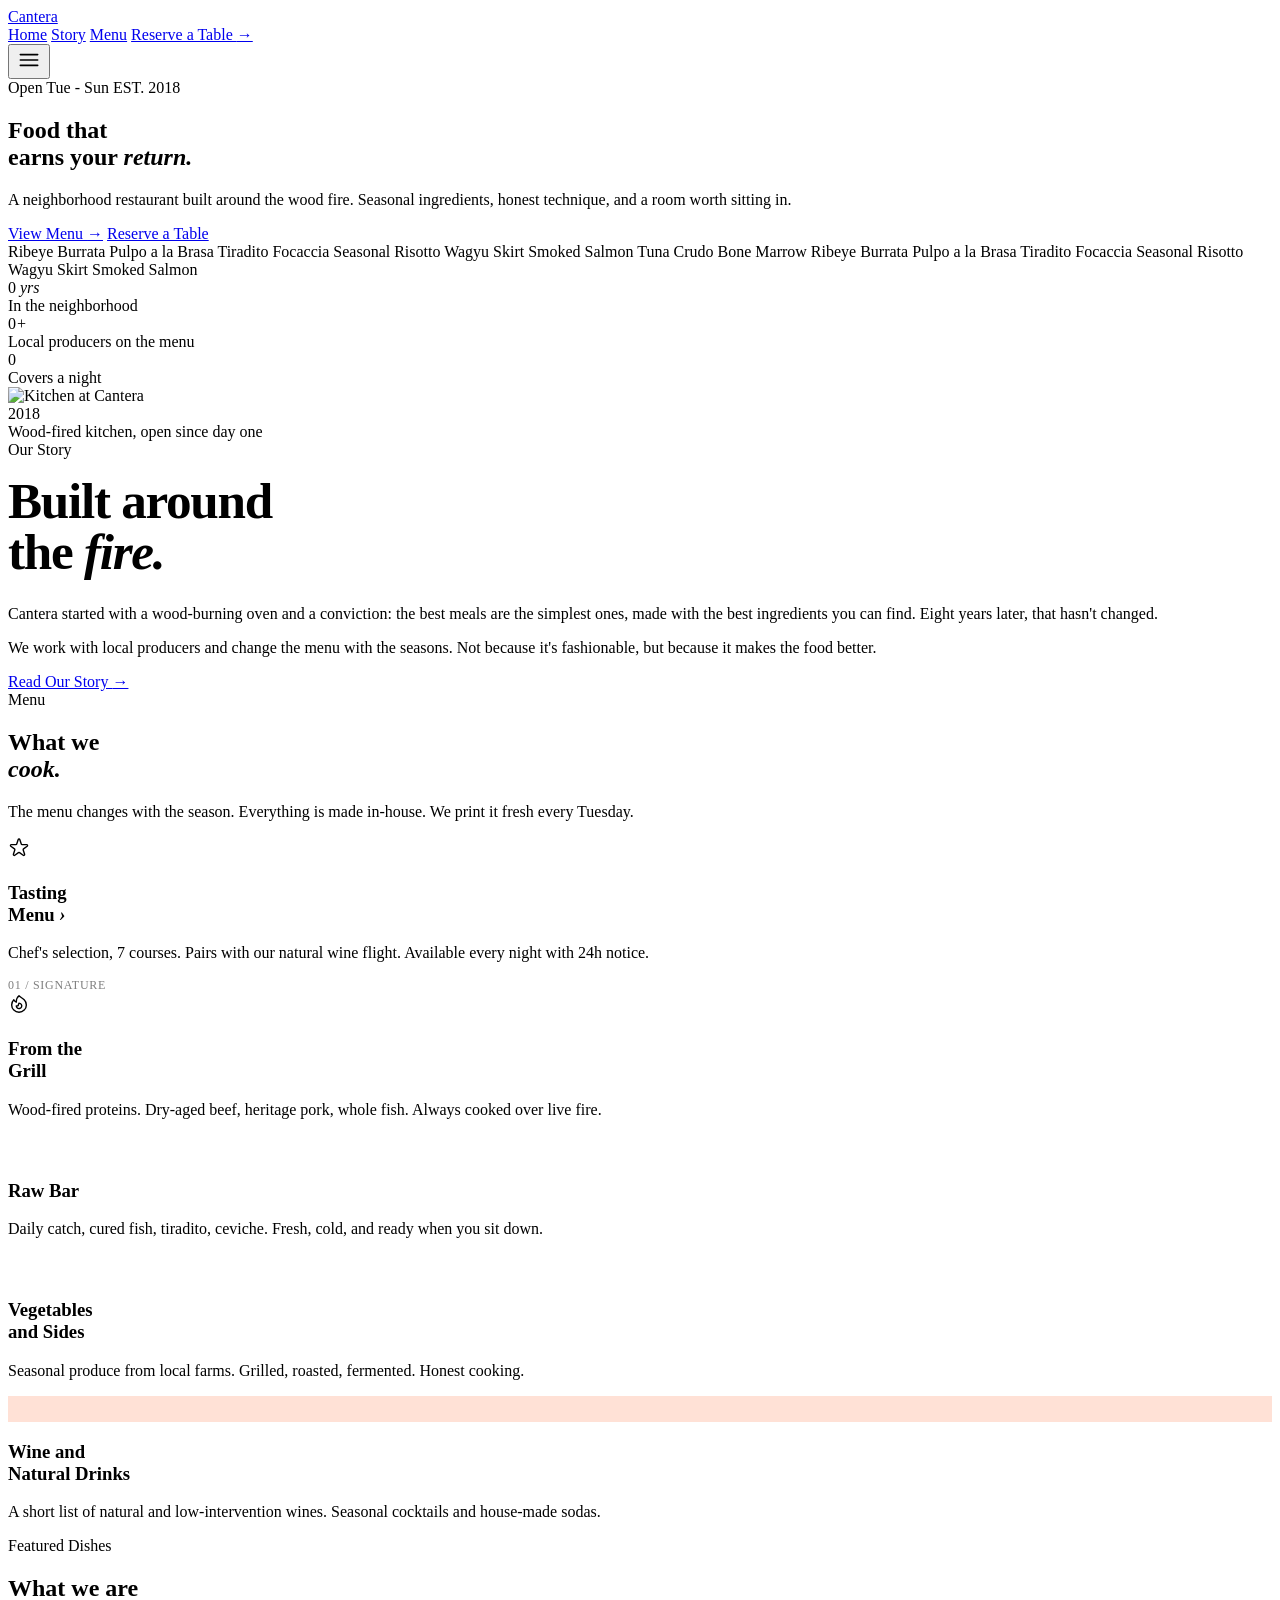
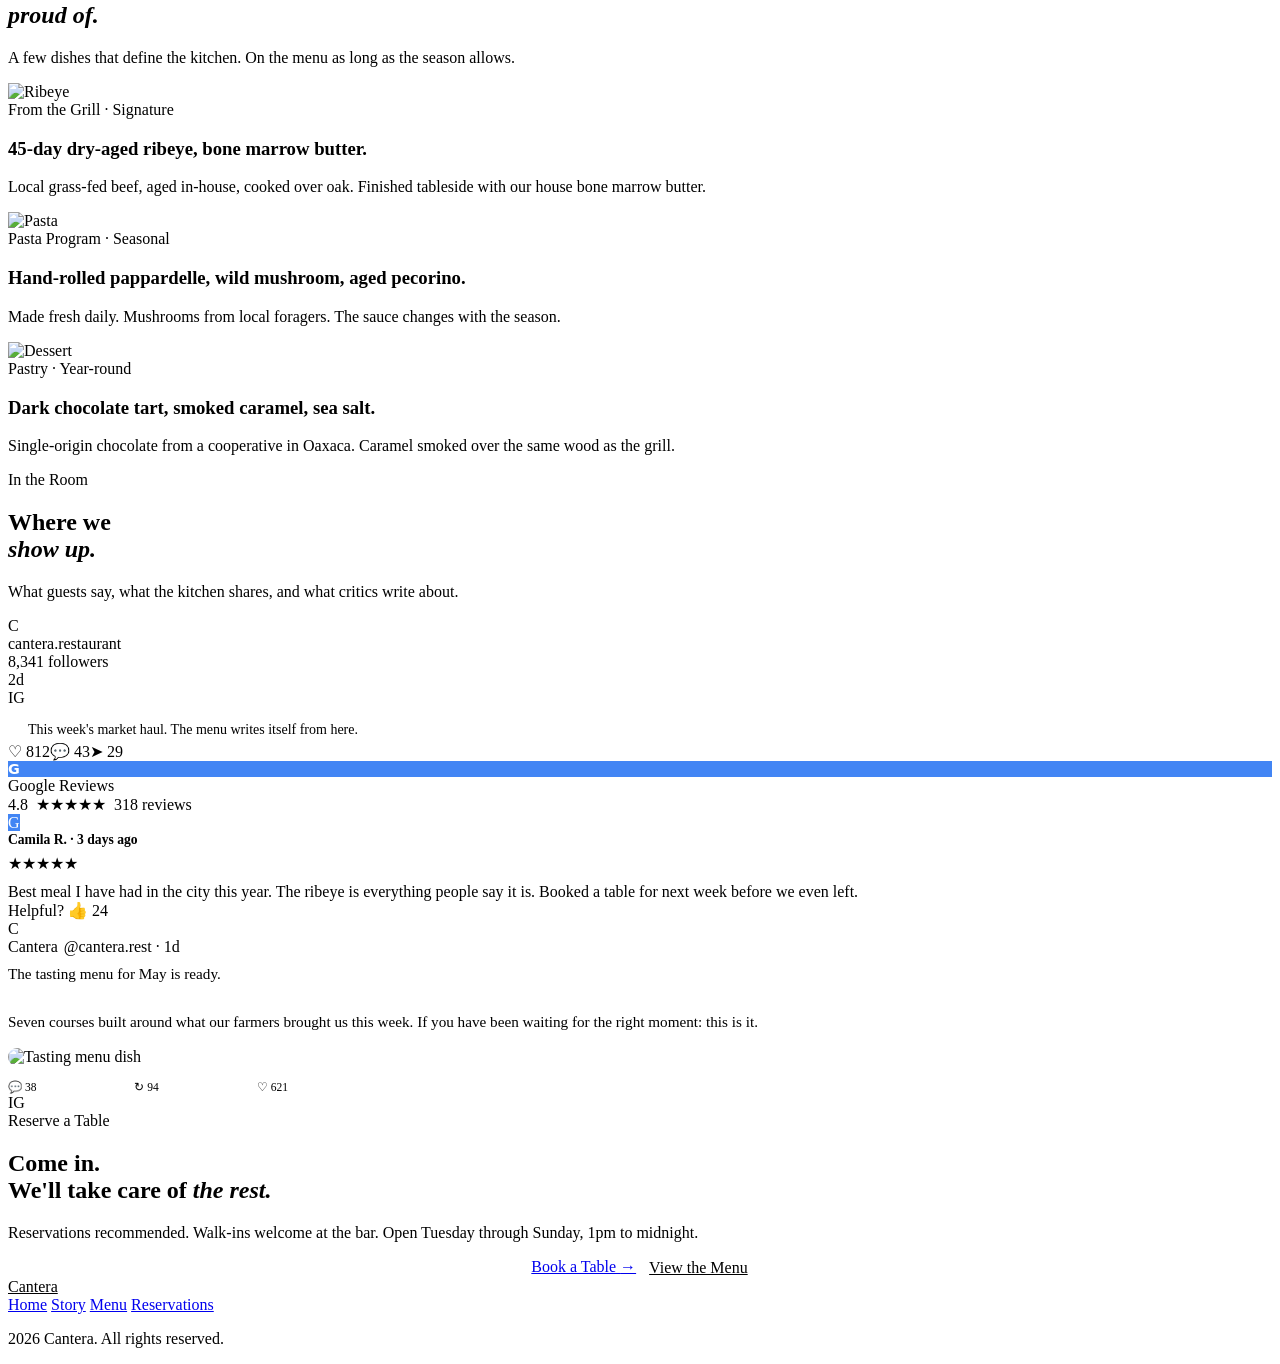
==== sample-cantera/index.html @ 6967f9d8 "add: sample-cantera restaurant" ====
<!DOCTYPE html>
<html lang="en">
<head>
  <meta charset="UTF-8" />
  <meta name="viewport" content="width=device-width, initial-scale=1.0" />
  <title>Cantera</title>
  <link rel="stylesheet" href="styles.css">
</head>
<body>

  <div id="progress"></div>
  <div id="spot"></div>

  <!-- NAV -->
  <nav class="top">
    <div class="container nav-inner">
      <a href="index.html" class="logo"><span class="logo-mark"></span>Cantera</a>
      <div class="nav-links">
        <a href="index.html"    class="nl">Home</a>
        <a href="about.html"    class="nl">Story</a>
        <a href="services.html" class="nl">Menu</a>
        <a href="#reservations" class="btn btn-ink">Reserve a Table <span class="btn-arrow">&rarr;</span></a>
      </div>
      <button class="mob-btn" aria-label="Menu">
        <svg width="26" height="26" fill="none" stroke="currentColor" viewBox="0 0 24 24"><path stroke-linecap="round" stroke-width="1.5" d="M4 7h16M4 12h16M4 17h16"/></svg>
      </button>
    </div>
  </nav>

  <!-- HERO -->
  <section class="hero">
    <div class="container hero-grid">
      <div>
        <div class="hero-tags ha">
          <span class="pill"><span class="dot"></span>Open Tue - Sun</span>
          <span class="pill mono">EST. 2018</span>
        </div>
        <h1 class="hb">Food that<br>earns your <i>return.</i></h1>
      </div>
      <div class="hero-meta">
        <p class="hero-lead hc">A neighborhood restaurant built around the wood fire. Seasonal ingredients, honest technique, and a room worth sitting in.</p>
        <div class="hero-cta hd">
          <a href="services.html" class="btn btn-ink">View Menu <span class="btn-arrow">&rarr;</span></a>
          <a href="#reservations" class="btn btn-ghost">Reserve a Table</a>
        </div>
      </div>
    </div>
  </section>

  <!-- MARQUEE -->
  <div class="marquee">
    <div class="marquee-track">
      <span class="marquee-item">Ribeye</span>
      <span class="marquee-item">Burrata</span>
      <span class="marquee-item">Pulpo a la Brasa</span>
      <span class="marquee-item">Tiradito</span>
      <span class="marquee-item">Focaccia</span>
      <span class="marquee-item">Seasonal Risotto</span>
      <span class="marquee-item">Wagyu Skirt</span>
      <span class="marquee-item">Smoked Salmon</span>
      <span class="marquee-item">Tuna Crudo</span>
      <span class="marquee-item">Bone Marrow</span>
      <span class="marquee-item">Ribeye</span>
      <span class="marquee-item">Burrata</span>
      <span class="marquee-item">Pulpo a la Brasa</span>
      <span class="marquee-item">Tiradito</span>
      <span class="marquee-item">Focaccia</span>
      <span class="marquee-item">Seasonal Risotto</span>
      <span class="marquee-item">Wagyu Skirt</span>
      <span class="marquee-item">Smoked Salmon</span>
    </div>
  </div>

  <!-- STATS -->
  <section class="stats">
    <div class="container stats-grid">
      <div class="fade">
        <div class="stat-num"><span class="count" data-target="8">0</span> <i>yrs</i></div>
        <div class="stat-label">In the neighborhood</div>
      </div>
      <div class="fade d2">
        <div class="stat-num"><span class="count" data-target="12">0</span><i>+</i></div>
        <div class="stat-label">Local producers on the menu</div>
      </div>
      <div class="fade d4">
        <div class="stat-num"><span class="count" data-target="80">0</span></div>
        <div class="stat-label">Covers a night</div>
      </div>
    </div>
  </section>

  <!-- ABOUT -->
  <section id="story" class="about">
    <div class="container">
      <div class="about-grid">
        <div class="about-img-wrap fade">
          <img src="https://images.unsplash.com/photo-1414235077428-338989a2e8c0?w=1100&q=80&auto=format&fit=crop" alt="Kitchen at Cantera" loading="lazy" />
          <div class="badge">
            <div class="num">2018</div>
            <div class="lab">Wood-fired kitchen, open since day one</div>
          </div>
        </div>
        <div class="about-body fade d2">
          <span class="pill" style="margin-bottom:24px;"><span class="dot"></span>Our Story</span>
          <h2 class="serif" style="font-size:clamp(2.25rem,4vw,3.5rem); line-height:1; letter-spacing:-0.025em; margin: 16px 0 28px;">Built around<br>the <i style="color:var(--ember);">fire.</i></h2>
          <p>Cantera started with a wood-burning oven and a conviction: the best meals are the simplest ones, made with the best ingredients you can find. Eight years later, that hasn't changed.</p>
          <p>We work with local producers and change the menu with the seasons. Not because it's fashionable, but because it makes the food better.</p>
          <a href="about.html" class="btn btn-ink" style="margin-top:24px;">Read Our Story <span class="btn-arrow">&rarr;</span></a>
        </div>
      </div>
    </div>
  </section>

  <!-- MENU BENTO -->
  <section id="menu">
    <div class="container">
      <div class="section-head">
        <div class="fade">
          <span class="pill" style="margin-bottom:18px;"><span class="dot"></span>Menu</span>
          <h2>What we<br><i>cook.</i></h2>
        </div>
        <p class="fade d1">The menu changes with the season. Everything is made in-house. We print it fresh every Tuesday.</p>
      </div>

      <div class="bento">
        <div class="ben ben-1 fade">
          <div>
            <div class="ben-icn"><svg width="22" height="22" fill="none" stroke="currentColor" stroke-width="1.5" viewBox="0 0 24 24"><path stroke-linecap="round" stroke-linejoin="round" d="M11.049 2.927c.3-.921 1.603-.921 1.902 0l1.519 4.674a1 1 0 00.95.69h4.915c.969 0 1.371 1.17.588 1.81l-3.976 2.888a1 1 0 00-.363 1.118l1.518 4.674c.3.922-.755 1.688-1.538 1.118l-3.976-2.888a1 1 0 00-1.176 0l-3.976 2.888c-.783.57-1.838-.197-1.538-1.118l1.518-4.674a1 1 0 00-.363-1.118l-3.976-2.888c-.784-.64-.38-1.81.588-1.81h4.914a1 1 0 00.951-.69l1.519-4.674z"/></svg></div>
            <h3>Tasting<br>Menu <i style="color:var(--ember);">&rsaquo;</i></h3>
            <p>Chef's selection, 7 courses. Pairs with our natural wine flight. Available every night with 24h notice.</p>
          </div>
          <div class="mono" style="font-size:0.75rem; opacity:0.5; letter-spacing:0.06em;">01 / SIGNATURE</div>
        </div>

        <div class="ben ben-2 fade d1">
          <div class="ben-icn"><svg width="22" height="22" fill="none" stroke="currentColor" stroke-width="1.5" viewBox="0 0 24 24"><path stroke-linecap="round" stroke-linejoin="round" d="M17.657 18.657A8 8 0 016.343 7.343S7 9 9 10c0-2 .5-5 2.986-7C14 5 16.09 5.777 17.656 7.343A7.975 7.975 0 0120 13a7.975 7.975 0 01-2.343 5.657z"/><path stroke-linecap="round" stroke-linejoin="round" d="M9.879 16.121A3 3 0 1012.015 11L11 14H9c0 .768.293 1.536.879 2.121z"/></svg></div>
          <h3>From the<br>Grill</h3>
          <p>Wood-fired proteins. Dry-aged beef, heritage pork, whole fish. Always cooked over live fire.</p>
        </div>

        <div class="ben ben-3 fade d2">
          <div class="ben-icn"><svg width="22" height="22" fill="none" stroke-width="1.5" viewBox="0 0 24 24"><path stroke-linecap="round" stroke-linejoin="round" d="M3.055 11H5a2 2 0 012 2v1a2 2 0 002 2 2 2 0 012 2v2.945M8 3.935V5.5A2.5 2.5 0 0010.5 8h.5a2 2 0 012 2 2 2 0 104 0 2 2 0 012-2h1.064M15 20.488V18a2 2 0 012-2h3.064M21 12a9 9 0 11-18 0 9 9 0 0118 0z"/></svg></div>
          <h3>Raw Bar</h3>
          <p>Daily catch, cured fish, tiradito, ceviche. Fresh, cold, and ready when you sit down.</p>
        </div>

        <div class="ben ben-4 fade d3">
          <div class="ben-icn"><svg width="22" height="22" fill="none" stroke-width="1.5" viewBox="0 0 24 24"><path stroke-linecap="round" stroke-linejoin="round" d="M12 3v1m0 16v1m8.66-12h-1M4.34 12h-1m15.07-6.07l-.71.71M6.34 17.66l-.71.71m12.73 0l-.71-.71M6.34 6.34l-.71-.71"/><circle cx="12" cy="12" r="4" stroke-linecap="round" stroke-linejoin="round"/></svg></div>
          <h3>Vegetables<br>and Sides</h3>
          <p>Seasonal produce from local farms. Grilled, roasted, fermented. Honest cooking.</p>
        </div>

        <div class="ben ben-5 fade d4">
          <div class="ben-icn" style="background: rgba(255,90,31,0.18);"><svg width="22" height="22" fill="none" stroke="var(--ember)" stroke-width="1.5" viewBox="0 0 24 24"><path stroke-linecap="round" stroke-linejoin="round" d="M9 5H7a2 2 0 00-2 2v12a2 2 0 002 2h10a2 2 0 002-2V7a2 2 0 00-2-2h-2M9 5a2 2 0 002 2h2a2 2 0 002-2M9 5a2 2 0 012-2h2a2 2 0 012 2"/></svg></div>
          <h3>Wine and<br>Natural Drinks</h3>
          <p>A short list of natural and low-intervention wines. Seasonal cocktails and house-made sodas.</p>
        </div>
      </div>
    </div>
  </section>

  <!-- FEATURED DISHES -->
  <section id="dishes" style="background:var(--cream);">
    <div class="container">
      <div class="section-head">
        <div class="fade">
          <span class="pill" style="margin-bottom:18px;"><span class="dot"></span>Featured Dishes</span>
          <h2>What we are<br><i>proud of.</i></h2>
        </div>
        <p class="fade d1">A few dishes that define the kitchen. On the menu as long as the season allows.</p>
      </div>
      <div class="case-row">
        <article class="case fade">
          <img src="https://images.unsplash.com/photo-1544025162-d76538147188?w=900&q=80&auto=format&fit=crop" alt="Ribeye" loading="lazy" />
          <div class="case-overlay"></div>
          <div class="case-content">
            <div class="case-tag">From the Grill &middot; Signature</div>
            <h3 class="case-title">45-day dry-aged ribeye, bone marrow butter.</h3>
            <p class="case-desc">Local grass-fed beef, aged in-house, cooked over oak. Finished tableside with our house bone marrow butter.</p>
          </div>
        </article>
        <article class="case fade d2">
          <img src="https://images.unsplash.com/photo-1473093295043-cdd812d0e601?w=900&q=80&auto=format&fit=crop" alt="Pasta" loading="lazy" />
          <div class="case-overlay"></div>
          <div class="case-content">
            <div class="case-tag">Pasta Program &middot; Seasonal</div>
            <h3 class="case-title">Hand-rolled pappardelle, wild mushroom, aged pecorino.</h3>
            <p class="case-desc">Made fresh daily. Mushrooms from local foragers. The sauce changes with the season.</p>
          </div>
        </article>
        <article class="case fade d4">
          <img src="https://images.unsplash.com/photo-1563805042-7684c019e1cb?w=900&q=80&auto=format&fit=crop" alt="Dessert" loading="lazy" />
          <div class="case-overlay"></div>
          <div class="case-content">
            <div class="case-tag">Pastry &middot; Year-round</div>
            <h3 class="case-title">Dark chocolate tart, smoked caramel, sea salt.</h3>
            <p class="case-desc">Single-origin chocolate from a cooperative in Oaxaca. Caramel smoked over the same wood as the grill.</p>
          </div>
        </article>
      </div>
    </div>
  </section>

  <!-- SOCIAL -->
  <section style="background:var(--paper);">
    <div class="container">
      <div class="section-head">
        <div class="fade">
          <span class="pill" style="margin-bottom:18px;"><span class="dot"></span>In the Room</span>
          <h2>Where we<br><i>show up.</i></h2>
        </div>
        <p class="fade d1">What guests say, what the kitchen shares, and what critics write about.</p>
      </div>

      <div class="social-grid">
        <div class="scard fade">
          <div class="shead">
            <div class="savatar ig">C</div>
            <div style="flex:1; min-width:0;">
              <div class="sname">cantera.restaurant</div>
              <div class="smeta">8,341 followers</div>
              <div class="smeta">2d</div>
            </div>
            <span class="sbadge sb-ig">IG</span>
          </div>
          <div class="simg" style="background-image:url('https://images.unsplash.com/photo-1504674900247-0877df9cc836?w=900&q=80&auto=format&fit=crop');"></div>
          <div style="padding:12px 20px 0; font-size:0.875rem; color:var(--ink); line-height:1.6;">This week's market haul. The menu writes itself from here.</div>
          <div class="sfoot"><span>&#9825; 812</span><span>&#128172; 43</span><span>&#10148; 29</span></div>
        </div>

        <div class="scard fade d2">
          <div class="shead">
            <div class="savatar" style="background:#4285F4; color:#fff; font-family:system-ui; font-weight:600; font-size:0.9rem;">G</div>
            <div style="flex:1; min-width:0;">
              <div class="sname">Google Reviews</div>
              <div class="smeta">4.8 &nbsp;&#9733;&#9733;&#9733;&#9733;&#9733;&nbsp; 318 reviews</div>
            </div>
            <span class="sbadge" style="background:#4285F4; color:#fff;">G</span>
          </div>
          <div class="sbody">
            <div style="font-weight:600; font-size:0.85rem; margin-bottom:6px;">Camila R. &middot; 3 days ago</div>
            <div style="color:var(--ember); margin-bottom:10px;">&#9733;&#9733;&#9733;&#9733;&#9733;</div>
            Best meal I have had in the city this year. The ribeye is everything people say it is. Booked a table for next week before we even left.
          </div>
          <div class="simg" style="background-image:url('https://images.unsplash.com/photo-1559339352-11d035aa65de?w=900&q=80&auto=format&fit=crop');"></div>
          <div class="sfoot"><span>Helpful? &#128077; 24</span></div>
        </div>

        <div class="scard fade d4">
          <div class="shead" style="align-items:flex-start;">
            <div class="savatar ig">C</div>
            <div style="flex:1; min-width:0;">
              <div style="display:flex; align-items:center; gap:6px; flex-wrap:wrap;">
                <span class="sname">Cantera</span>
                <span class="smeta">@cantera.rest &middot; 1d</span>
              </div>
              <div style="margin-top:6px; color:var(--ink); font-size:0.95rem; line-height:1.6;">
                The tasting menu for May is ready.<br><br>
                Seven courses built around what our farmers brought us this week. If you have been waiting for the right moment: this is it.
              </div>
              <div style="margin-top:14px; border-radius:14px; overflow:hidden; border:1px solid var(--hairline);">
                <img src="https://images.unsplash.com/photo-1482049016688-2d3e1b311543?w=900&q=80&auto=format&fit=crop" alt="Tasting menu dish" style="width:100%; height:160px; object-fit:cover;" loading="lazy" />
              </div>
              <div style="margin-top:14px; display:flex; justify-content:space-between; max-width:280px; color:var(--muted); font-size:0.72rem;">
                <span>&#128172; 38</span><span>&#x21bb; 94</span><span>&#9825; 621</span>
              </div>
            </div>
            <span class="sbadge sb-ig">IG</span>
          </div>
        </div>
      </div>
    </div>
  </section>

  <!-- CTA -->
  <section id="reservations" class="cta">
    <div class="container cta-inner">
      <span class="pill pill-dark fade" style="margin-bottom:32px;"><span class="dot"></span>Reserve a Table</span>
      <h2 class="fade d1">Come in.<br>We'll take care of <i>the rest.</i></h2>
      <p class="fade d2">Reservations recommended. Walk-ins welcome at the bar. Open Tuesday through Sunday, 1pm to midnight.</p>
      <div class="fade d3" style="display:flex; justify-content:center; gap:12px; flex-wrap:wrap;">
        <a href="mailto:reservas@cantera.co" class="btn btn-cream">Book a Table <span class="btn-arrow">&rarr;</span></a>
        <a href="services.html" class="btn" style="border:1px solid rgba(255,255,255,0.3); color:var(--cream);">View the Menu</a>
      </div>
    </div>
  </section>

  <!-- FOOTER -->
  <footer>
    <div class="container foot-inner">
      <a href="index.html" class="logo" style="color:var(--cream);"><span class="logo-mark"></span>Cantera</a>
      <div class="foot-links">
        <a href="index.html">Home</a>
        <a href="about.html">Story</a>
        <a href="services.html">Menu</a>
        <a href="#reservations">Reservations</a>
      </div>
      <p class="foot-copy">2026 Cantera. All rights reserved.</p>
    </div>
  </footer>

  <script src="script.js"></script>
</body>
</html>
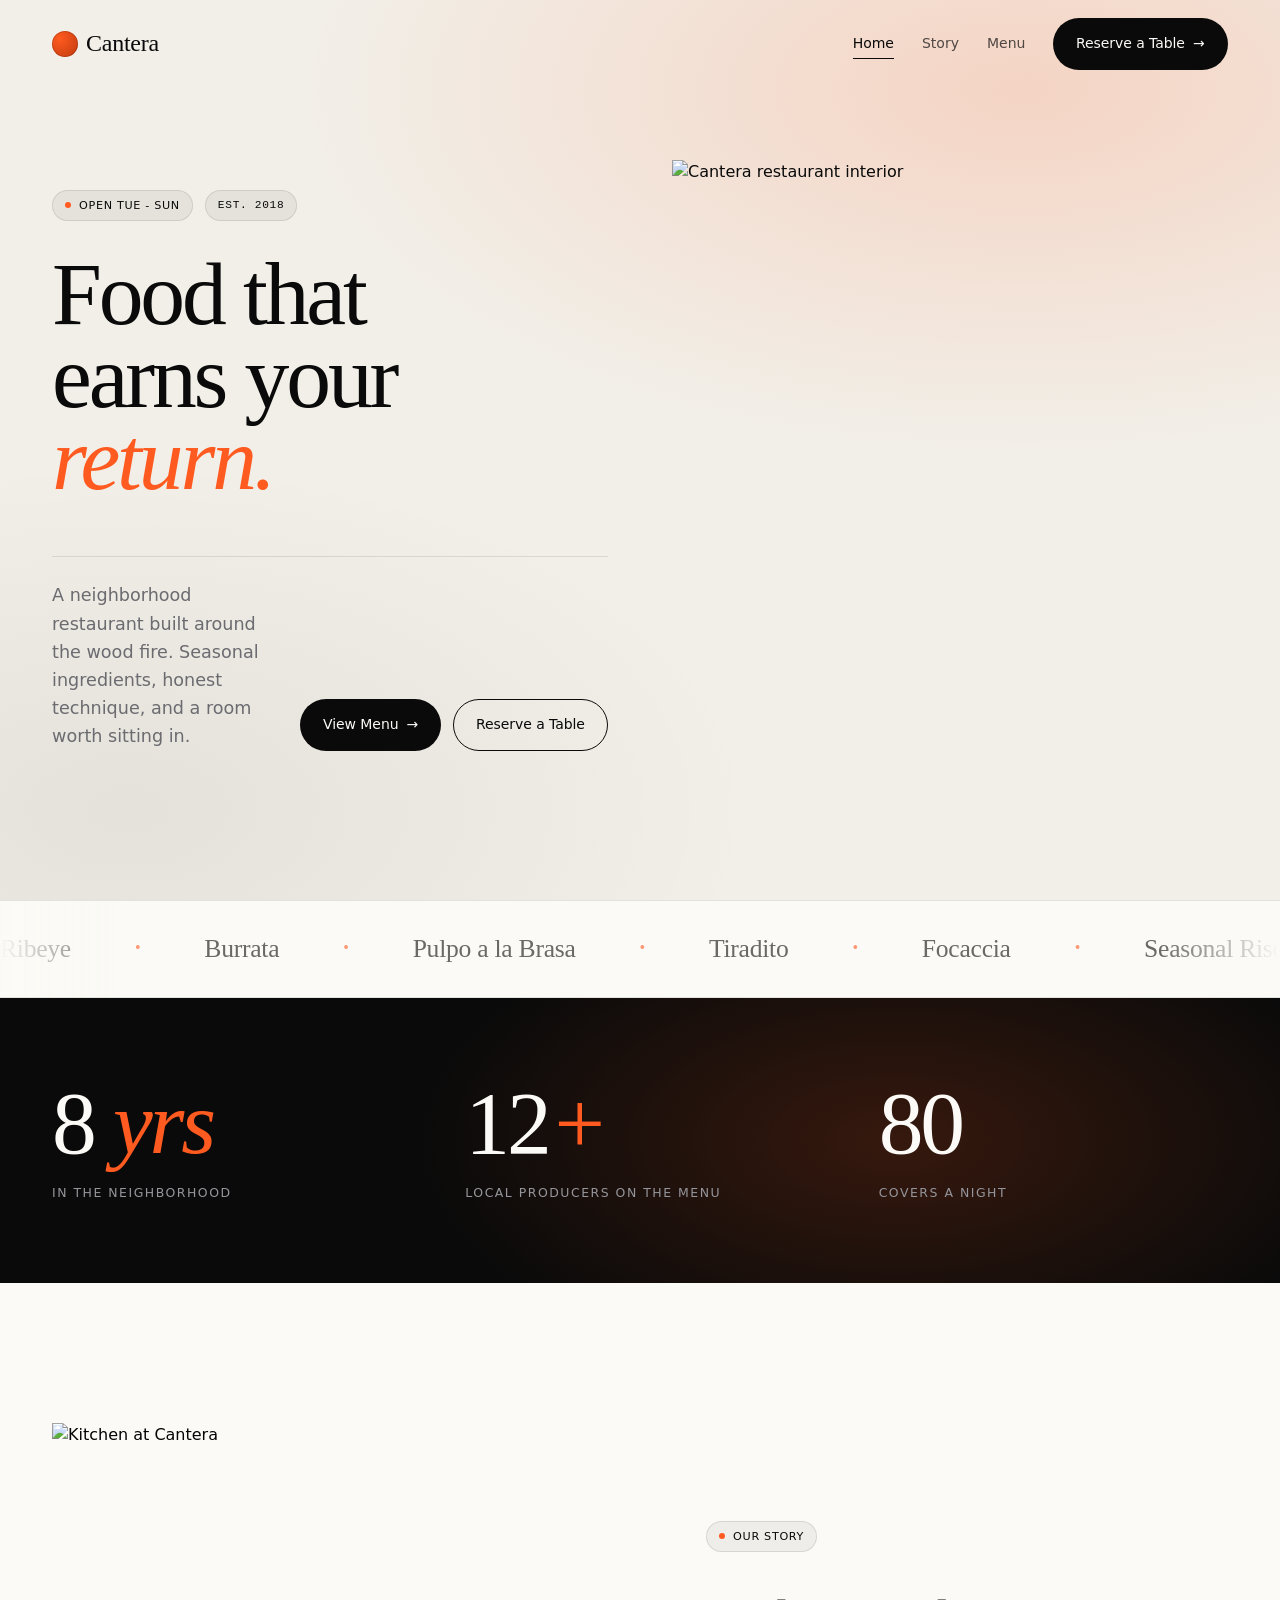
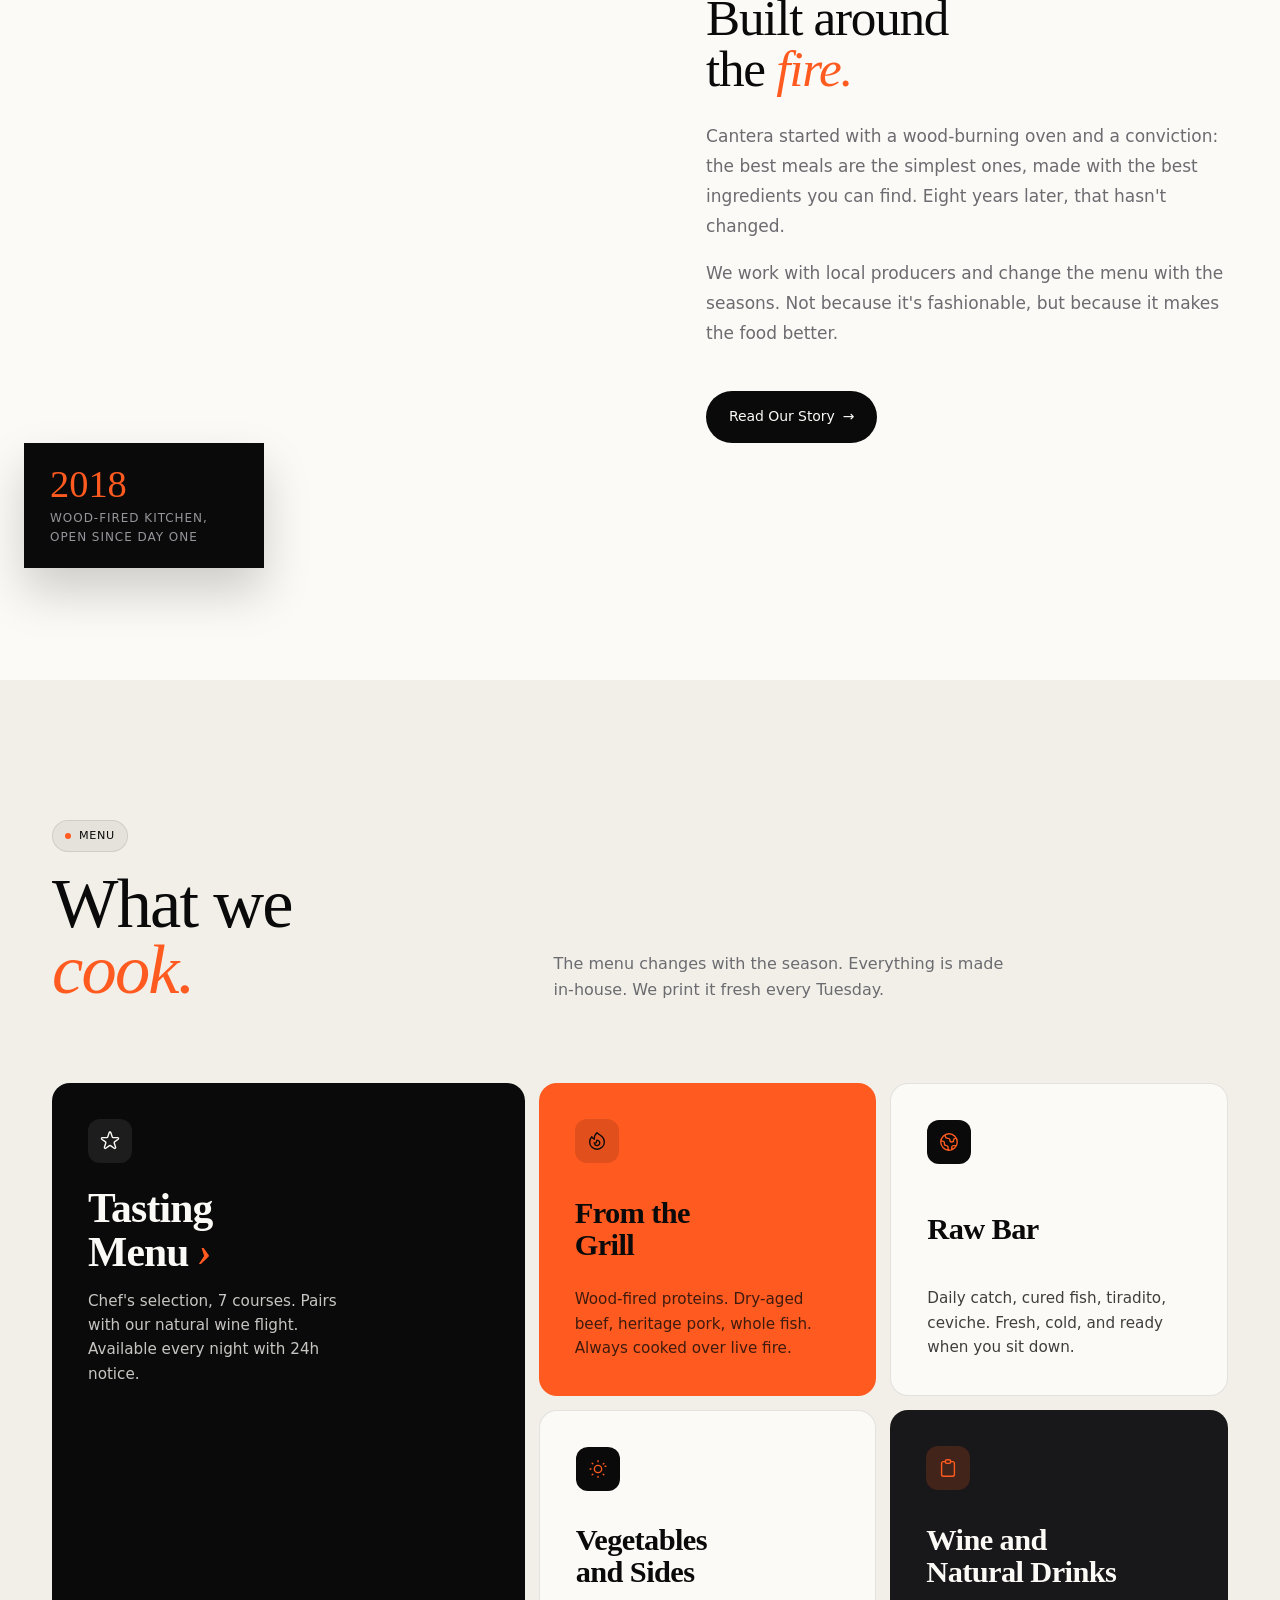
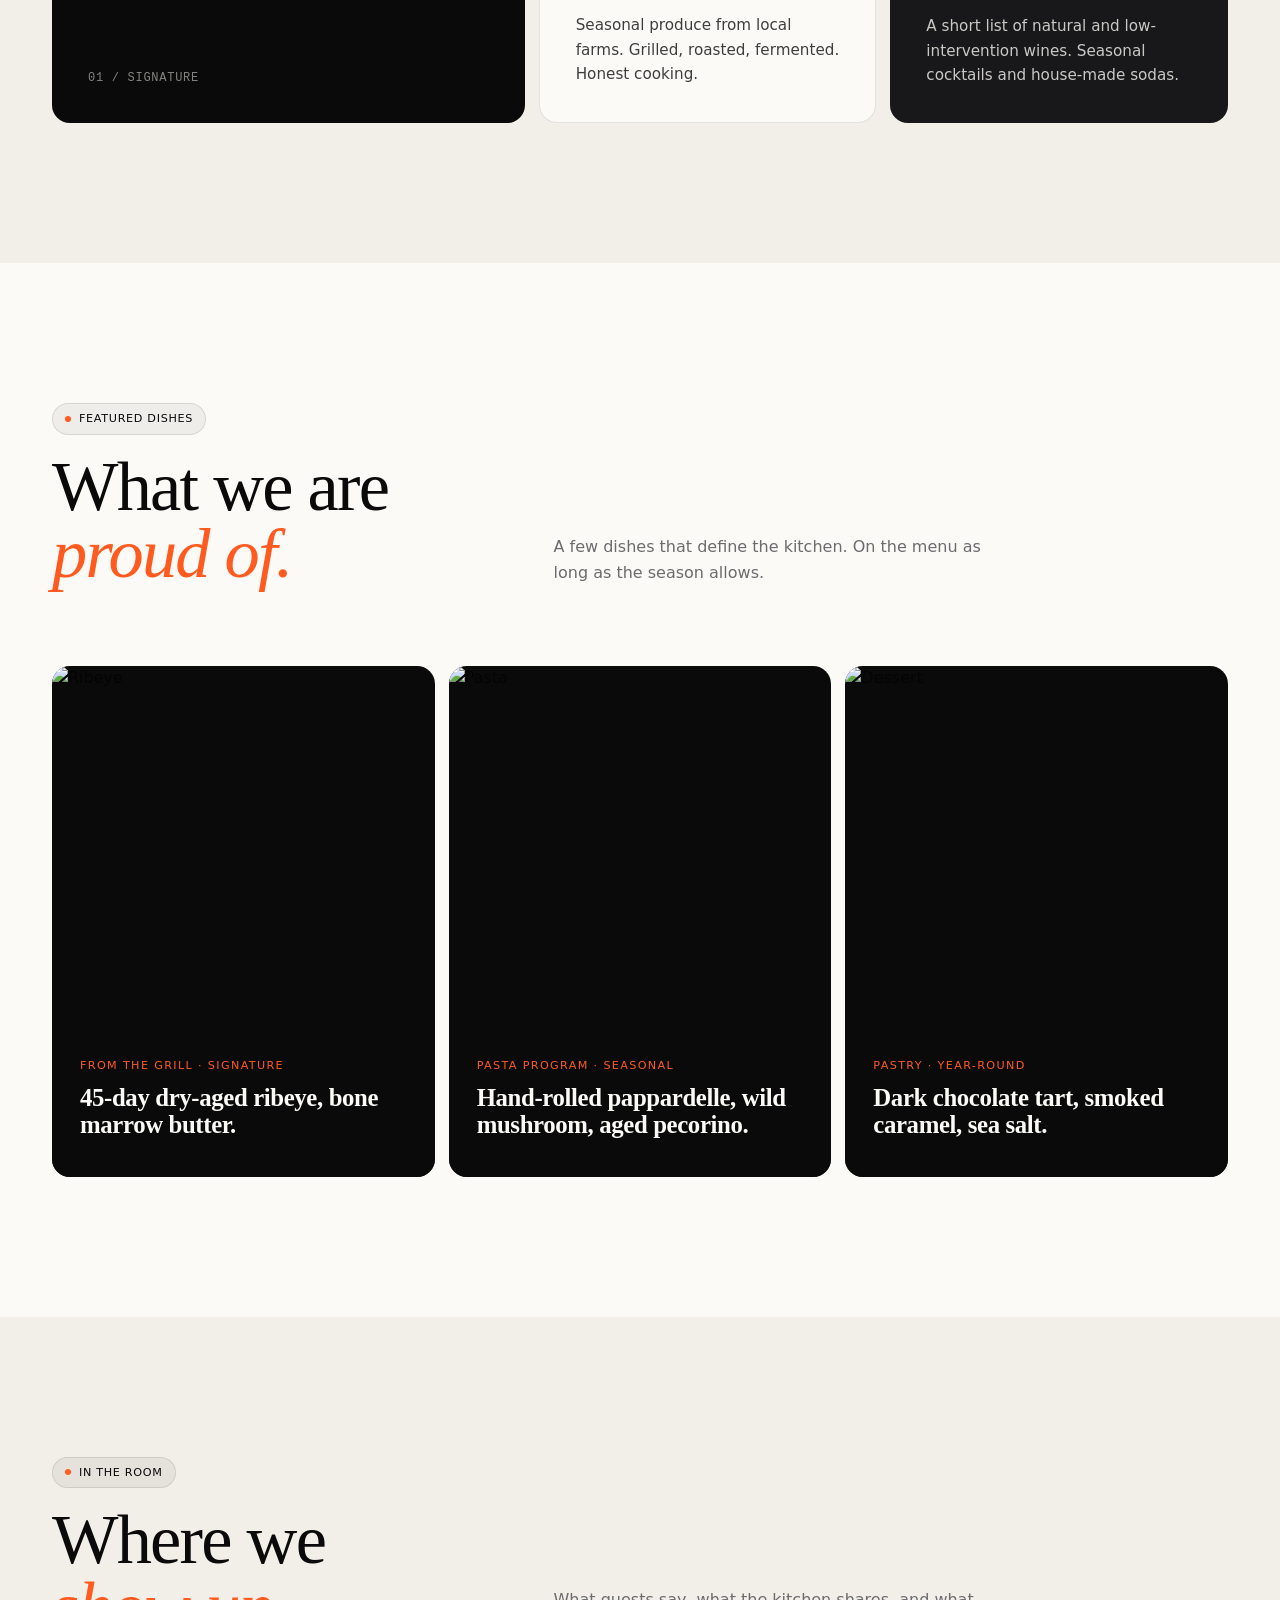
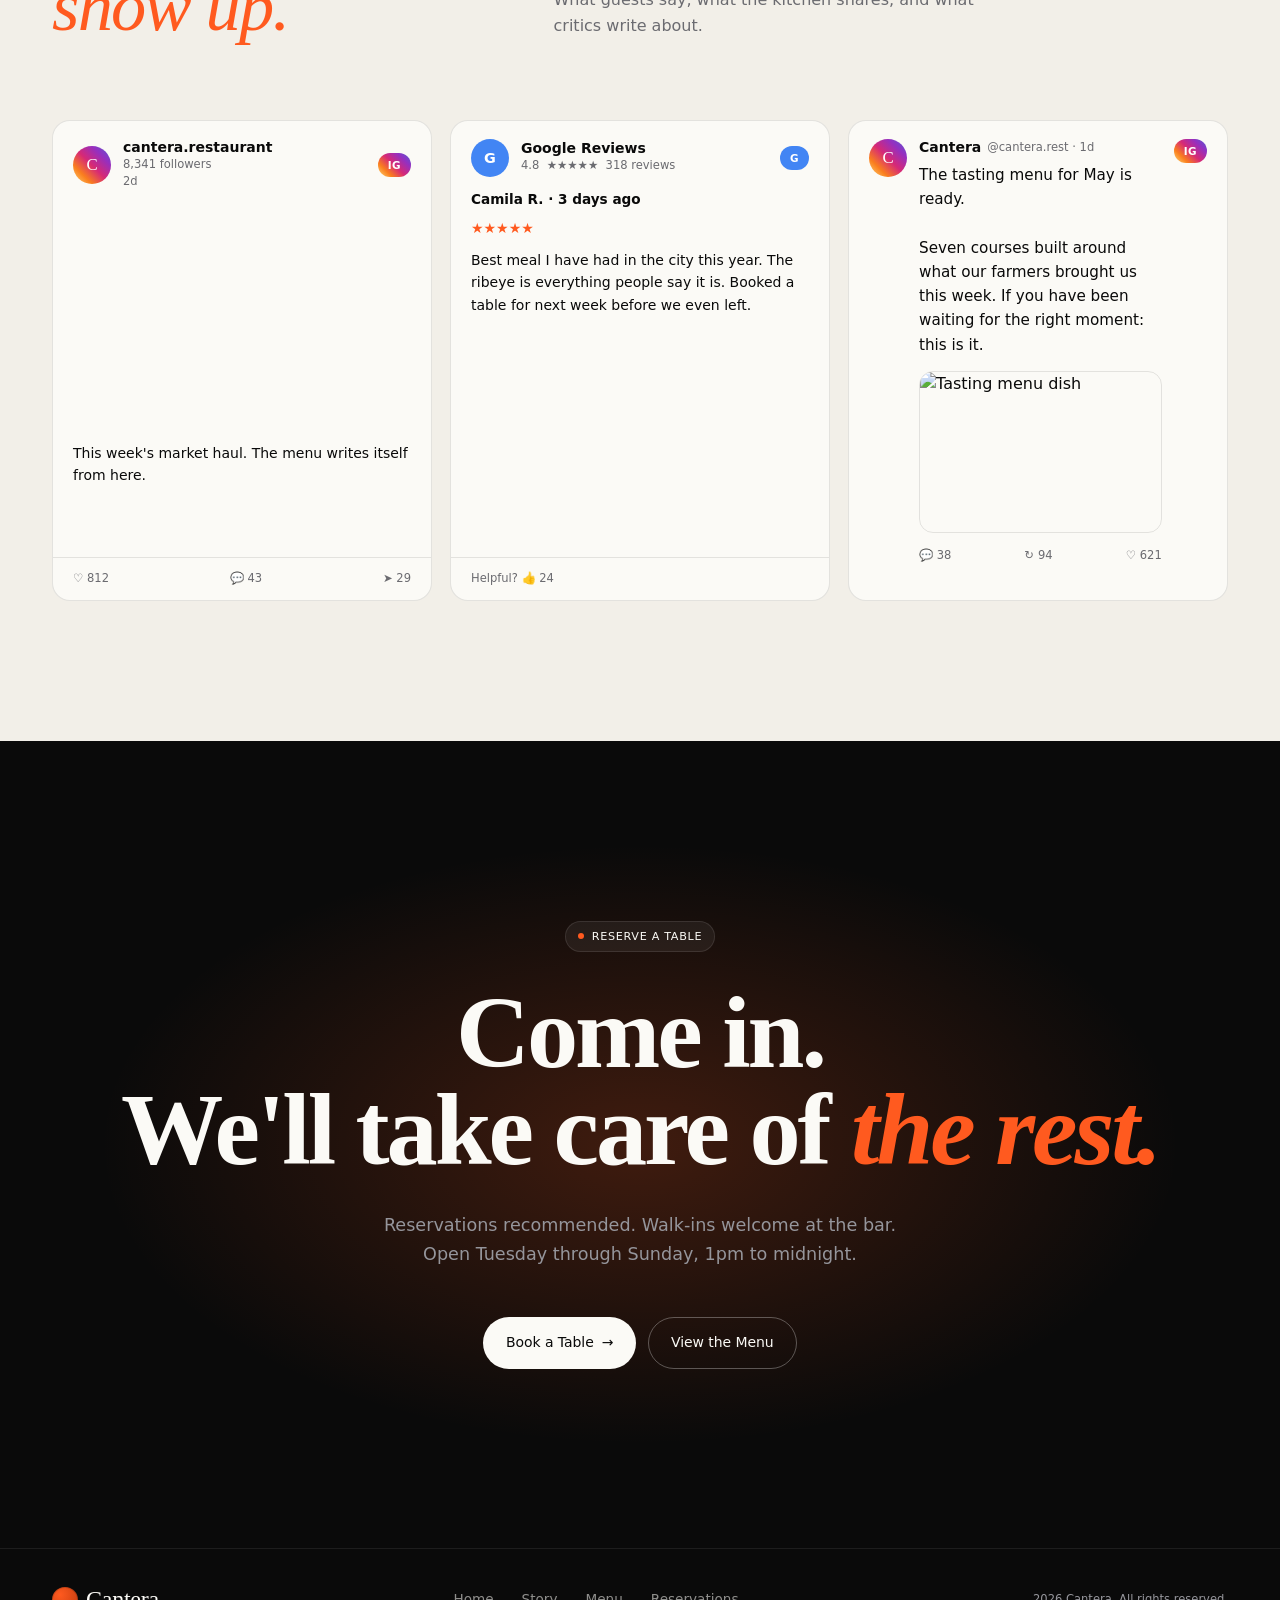
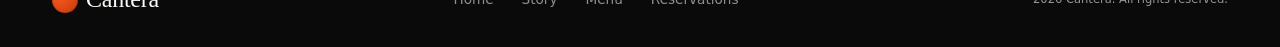
==== commit 45c445f0: "update: sample-cantera - hero 2-col with right-faded image" ====
--- a/sample-cantera/index.html
+++ b/sample-cantera/index.html
@@ -30,19 +30,24 @@
   <!-- HERO -->
   <section class="hero">
     <div class="container hero-grid">
-      <div>
-        <div class="hero-tags ha">
-          <span class="pill"><span class="dot"></span>Open Tue - Sun</span>
-          <span class="pill mono">EST. 2018</span>
-        </div>
-        <h1 class="hb">Food that<br>earns your <i>return.</i></h1>
-      </div>
-      <div class="hero-meta">
-        <p class="hero-lead hc">A neighborhood restaurant built around the wood fire. Seasonal ingredients, honest technique, and a room worth sitting in.</p>
-        <div class="hero-cta hd">
-          <a href="services.html" class="btn btn-ink">View Menu <span class="btn-arrow">&rarr;</span></a>
-          <a href="#reservations" class="btn btn-ghost">Reserve a Table</a>
-        </div>
+      <div class="hero-content">
+        <div>
+          <div class="hero-tags ha">
+            <span class="pill"><span class="dot"></span>Open Tue - Sun</span>
+            <span class="pill mono">EST. 2018</span>
+          </div>
+          <h1 class="hb">Food that<br>earns your <i>return.</i></h1>
+        </div>
+        <div class="hero-meta">
+          <p class="hero-lead hc">A neighborhood restaurant built around the wood fire. Seasonal ingredients, honest technique, and a room worth sitting in.</p>
+          <div class="hero-cta hd">
+            <a href="services.html" class="btn btn-ink">View Menu <span class="btn-arrow">&rarr;</span></a>
+            <a href="#reservations" class="btn btn-ghost">Reserve a Table</a>
+          </div>
+        </div>
+      </div>
+      <div class="hero-img-wrap">
+        <img src="https://images.unsplash.com/photo-1517248135467-4c7edcad34c4?w=1200&q=80&auto=format&fit=crop" alt="Cantera restaurant interior" />
       </div>
     </div>
   </section>
--- a/sample-cantera/styles.css
+++ b/sample-cantera/styles.css
@@ -0,0 +1,248 @@
+@import url('https://fonts.googleapis.com/css2?family=Instrument+Serif:ital@0;1&family=Inter:wght@300;400;500;600;700&family=JetBrains+Mono:wght@400;500&display=swap');
+
+:root {
+  --paper:    #F2EFE8;
+  --cream:    #FBFAF6;
+  --ink:      #0A0A0A;
+  --slate:    #18181A;
+  --slate-2:  #2A2A2D;
+  --hairline: rgba(10,10,10,0.10);
+  --hairline-light: rgba(255,255,255,0.10);
+  --muted:    #6B6B70;
+  --muted-2:  #95959B;
+  --ember:    #FF5A1F;
+  --ember-2:  #E94B16;
+}
+
+*, *::before, *::after { box-sizing: border-box; margin: 0; padding: 0; }
+html { scroll-behavior: smooth; -webkit-font-smoothing: antialiased; }
+body { font-family: 'Inter', system-ui, sans-serif; background: var(--paper); color: var(--ink); line-height: 1.55; }
+img { display: block; max-width: 100%; }
+a { color: inherit; text-decoration: none; }
+
+.serif { font-family: 'Instrument Serif', Georgia, serif; font-weight: 400; }
+.mono  { font-family: 'JetBrains Mono', ui-monospace, monospace; }
+.container { max-width: 1240px; margin: 0 auto; padding: 0 32px; }
+
+/* Spotlight cursor */
+#spot { position: fixed; pointer-events: none; width: 360px; height: 360px; border-radius: 50%; background: radial-gradient(circle, rgba(255,90,31,0.10) 0%, transparent 60%); transform: translate(-50%, -50%); z-index: 1; transition: opacity 0.4s; opacity: 0; mix-blend-mode: multiply; }
+@media (hover: hover) { #spot.on { opacity: 1; } }
+
+/* Scroll progress */
+#progress { position: fixed; top: 0; left: 0; height: 2px; background: var(--ember); z-index: 999; width: 0; transition: width 0.05s linear; }
+
+/* Reveals */
+.fade { opacity: 0; transform: translateY(28px); transition: opacity 0.9s cubic-bezier(.2,.8,.2,1), transform 0.9s cubic-bezier(.2,.8,.2,1); }
+.fade.in { opacity: 1; transform: translateY(0); }
+.d1 { transition-delay: .08s; } .d2 { transition-delay: .16s; }
+.d3 { transition-delay: .24s; } .d4 { transition-delay: .32s; }
+
+@keyframes rise { from { opacity:0; transform: translateY(34px); } to { opacity:1; transform: translateY(0); } }
+.ha { animation: rise 1.1s cubic-bezier(.2,.8,.2,1) forwards; }
+.hb { opacity:0; animation: rise 1.1s cubic-bezier(.2,.8,.2,1) .15s forwards; }
+.hc { opacity:0; animation: rise 1.1s cubic-bezier(.2,.8,.2,1) .3s forwards; }
+.hd { opacity:0; animation: rise 1.1s cubic-bezier(.2,.8,.2,1) .45s forwards; }
+
+/* Nav */
+nav.top { position: fixed; inset: 0 0 auto 0; z-index: 100; padding: 18px 0; transition: background 0.4s, backdrop-filter 0.4s, padding 0.4s, border-color 0.4s; border-bottom: 1px solid transparent; }
+nav.top.scrolled, nav.top.solid { background: rgba(242,239,232,0.85); backdrop-filter: blur(18px) saturate(140%); -webkit-backdrop-filter: blur(18px) saturate(140%); border-bottom-color: var(--hairline); padding: 12px 0; }
+.nav-inner { display: flex; align-items: center; justify-content: space-between; }
+.logo { font-family: 'Instrument Serif', Georgia, serif; font-size: 1.5rem; letter-spacing: -0.01em; display: inline-flex; align-items: center; gap: 8px; color: var(--ink); }
+.logo-mark { width: 26px; height: 26px; border-radius: 50%; background: radial-gradient(circle at 30% 30%, var(--ember), #C03A0E); display: inline-block; box-shadow: inset 0 0 0 1px rgba(0,0,0,0.15); }
+.logo i { font-style: italic; opacity: 0.7; }
+.nav-links { display: flex; align-items: center; gap: 28px; }
+.nl { font-size: 0.875rem; color: var(--ink); opacity: 0.7; transition: opacity 0.2s; position: relative; }
+.nl:hover, .nl.active { opacity: 1; }
+.nl::after { content:''; position: absolute; left: 0; right: 0; bottom: -4px; height: 1px; background: var(--ink); transform: scaleX(0); transform-origin: left; transition: transform 0.3s cubic-bezier(.2,.8,.2,1); }
+.nl:hover::after, .nl.active::after { transform: scaleX(1); }
+.mob-btn { display: none; background: none; border: none; cursor: pointer; color: var(--ink); }
+
+@media (max-width: 920px) {
+  .nav-links { display: none; }
+  .mob-btn { display: block; }
+  .nav-links.open { display: flex; flex-direction: column; align-items: flex-start; gap: 16px; position: absolute; top: 100%; left: 0; right: 0; background: var(--paper); padding: 20px 32px; border-top: 1px solid var(--hairline); }
+}
+
+/* Buttons */
+.btn { display: inline-flex; align-items: center; gap: 8px; padding: 14px 22px; border-radius: 999px; font-size: 0.875rem; font-weight: 500; letter-spacing: -0.005em; transition: transform 0.3s cubic-bezier(.2,.8,.2,1), background 0.3s, color 0.3s, box-shadow 0.3s; border: 1px solid transparent; will-change: transform; }
+.btn-ink { background: var(--ink); color: var(--cream); }
+.btn-ink:hover { background: var(--ember); color: var(--ink); transform: translateY(-2px); box-shadow: 0 18px 38px rgba(255,90,31,0.32); }
+.btn-ghost { background: transparent; color: var(--ink); border-color: var(--ink); }
+.btn-ghost:hover { background: var(--ink); color: var(--cream); transform: translateY(-2px); }
+.btn-cream { background: var(--cream); color: var(--ink); }
+.btn-cream:hover { background: var(--ember); color: var(--ink); transform: translateY(-2px); }
+.btn-arrow { display: inline-block; transition: transform 0.3s; }
+.btn:hover .btn-arrow { transform: translateX(4px); }
+
+/* Pill */
+.pill { display: inline-flex; align-items: center; gap: 8px; padding: 6px 12px; border-radius: 999px; font-size: 0.7rem; font-weight: 500; letter-spacing: 0.06em; text-transform: uppercase; background: rgba(10,10,10,0.05); color: var(--ink); border: 1px solid var(--hairline); }
+.pill .dot { width: 6px; height: 6px; border-radius: 50%; background: var(--ember); }
+.pill-dark { background: rgba(255,255,255,0.06); color: var(--cream); border-color: var(--hairline-light); }
+
+/* Section base */
+section { padding: 140px 0; position: relative; }
+.section-head { display: grid; grid-template-columns: 1fr 1.6fr; gap: 80px; align-items: end; margin-bottom: 80px; }
+.section-head h2 { font-family: 'Instrument Serif', Georgia, serif; font-weight: 400; font-size: clamp(2.5rem, 5.5vw, 5rem); line-height: 0.95; letter-spacing: -0.025em; }
+.section-head h2 i { font-style: italic; color: var(--ember); }
+.section-head p { color: var(--muted); font-size: 1rem; max-width: 460px; line-height: 1.65; }
+@media (max-width: 920px) { .section-head { grid-template-columns: 1fr; gap: 24px; align-items: start; } }
+
+/* HERO (home) */
+.hero { padding: 160px 0 120px; overflow: hidden; }
+.hero::before { content:''; position: absolute; inset: 0; background: radial-gradient(1200px 600px at 80% 10%, rgba(255,90,31,0.18), transparent 60%), radial-gradient(900px 500px at 10% 90%, rgba(10,10,10,0.06), transparent 70%); pointer-events: none; }
+.hero-grid { display: grid; grid-template-columns: 1fr 1fr; gap: 64px; position: relative; align-items: center; }
+.hero-content { display: flex; flex-direction: column; gap: 56px; }
+.hero-img-wrap { position: relative; height: 620px; }
+.hero-img-wrap img { width: 100%; height: 100%; object-fit: cover; object-position: center; -webkit-mask-image: linear-gradient(to right, black 0%, black 55%, transparent 100%); mask-image: linear-gradient(to right, black 0%, black 55%, transparent 100%); }
+.hero h1 { font-family: 'Instrument Serif', Georgia, serif; font-weight: 400; font-size: clamp(3.5rem, 7vw, 8rem); line-height: 0.92; letter-spacing: -0.035em; color: var(--ink); }
+.hero h1 i { font-style: italic; color: var(--ember); }
+.hero-meta { display: grid; grid-template-columns: 1fr auto; gap: 32px; align-items: end; padding-top: 24px; border-top: 1px solid var(--hairline); }
+.hero-lead { font-size: 1.1rem; color: var(--muted); max-width: 460px; line-height: 1.6; }
+.hero-cta { display: flex; gap: 12px; flex-wrap: wrap; justify-content: flex-end; }
+.hero-tags { display: flex; gap: 12px; margin-bottom: 32px; flex-wrap: wrap; }
+@media (max-width: 920px) { .hero-grid { grid-template-columns: 1fr; } .hero-img-wrap { display: none; } .hero-meta { grid-template-columns: 1fr; gap: 24px; } .hero-cta { justify-content: flex-start; } }
+
+/* Page hero (inner pages) */
+.page-hero { padding: 200px 0 100px; position: relative; overflow: hidden; }
+.page-hero::before { content:''; position: absolute; inset: 0; background: radial-gradient(1000px 500px at 75% 0%, rgba(255,90,31,0.15), transparent 60%); pointer-events: none; }
+.page-hero h1 { font-family: 'Instrument Serif', Georgia, serif; font-weight: 400; font-size: clamp(3rem, 9vw, 8rem); line-height: 0.95; letter-spacing: -0.03em; max-width: 900px; }
+.page-hero h1 i { font-style: italic; color: var(--ember); }
+.page-hero-lead { color: var(--muted); font-size: 1.1rem; max-width: 540px; line-height: 1.65; margin-top: 28px; }
+
+/* Marquee */
+.marquee { overflow: hidden; padding: 28px 0; border-top: 1px solid var(--hairline); border-bottom: 1px solid var(--hairline); background: var(--cream); position: relative; }
+.marquee::before, .marquee::after { content:''; position:absolute; top:0; bottom:0; width:120px; z-index:2; pointer-events:none; }
+.marquee::before { left:0; background: linear-gradient(to right, var(--cream), transparent); }
+.marquee::after { right:0; background: linear-gradient(to left, var(--cream), transparent); }
+.marquee-track { display: inline-flex; gap: 64px; animation: scroll 38s linear infinite; padding-right: 64px; }
+@keyframes scroll { from { transform: translateX(0); } to { transform: translateX(-50%); } }
+.marquee-item { font-family: 'Instrument Serif', Georgia, serif; font-size: 1.6rem; color: var(--ink); opacity: 0.6; letter-spacing: -0.01em; white-space: nowrap; display: inline-flex; align-items: center; gap: 64px; }
+.marquee-item::after { content: '\2022'; color: var(--ember); font-size: 1rem; }
+
+/* Stats */
+.stats { background: var(--ink); color: var(--cream); padding: 80px 0; overflow: hidden; }
+.stats::before { content:''; position:absolute; inset:0; background: radial-gradient(800px 400px at 70% 50%, rgba(255,90,31,0.18), transparent 60%); }
+.stats-grid { display: grid; grid-template-columns: repeat(3, 1fr); gap: 64px; position: relative; }
+.stat-num { font-family: 'Instrument Serif', Georgia, serif; font-size: clamp(3.5rem, 7vw, 6rem); line-height: 1; letter-spacing: -0.035em; }
+.stat-num i { color: var(--ember); font-style: italic; }
+.stat-label { color: var(--muted-2); font-size: 0.78rem; letter-spacing: 0.12em; text-transform: uppercase; margin-top: 16px; }
+@media (max-width: 920px) { .stats-grid { grid-template-columns: 1fr; gap: 40px; } }
+
+/* About row (home) */
+.about { background: var(--cream); }
+.about-grid { display: grid; grid-template-columns: 1.1fr 1fr; gap: 80px; align-items: center; }
+.about-img-wrap { position: relative; }
+.about-img-wrap img { width: 100%; aspect-ratio: 4/5; object-fit: cover; filter: contrast(1.05) saturate(0.95); }
+.about-img-wrap .badge { position: absolute; bottom: -28px; left: -28px; background: var(--ink); color: var(--cream); padding: 22px 26px; max-width: 240px; box-shadow: 0 24px 48px rgba(0,0,0,0.18); }
+.about-img-wrap .badge .num { font-family: 'Instrument Serif', Georgia, serif; font-size: 2.4rem; line-height: 1; color: var(--ember); }
+.about-img-wrap .badge .lab { font-size: 0.75rem; letter-spacing: 0.08em; text-transform: uppercase; color: var(--muted-2); margin-top: 6px; }
+.about-body p { color: var(--muted); font-size: 1.0625rem; line-height: 1.75; margin-bottom: 18px; }
+@media (max-width: 920px) { .about-grid { grid-template-columns: 1fr; gap: 60px; } .about-img-wrap .badge { left: 0; bottom: -20px; } }
+
+/* Services bento (home preview + services page) */
+.bento { display: grid; grid-template-columns: 1.4fr 1fr 1fr; grid-template-rows: 1fr 1fr; gap: 14px; min-height: 640px; }
+.ben { position: relative; padding: 36px; border-radius: 18px; overflow: hidden; transition: transform 0.4s cubic-bezier(.2,.8,.2,1), box-shadow 0.4s; display: flex; flex-direction: column; justify-content: space-between; }
+.ben:hover { transform: translateY(-6px); box-shadow: 0 28px 60px rgba(0,0,0,0.10); }
+.ben-1 { grid-row: span 2; background: var(--ink); color: var(--cream); }
+.ben-2 { background: var(--ember); color: var(--ink); }
+.ben-3 { background: var(--cream); color: var(--ink); border: 1px solid var(--hairline); }
+.ben-4 { background: var(--cream); color: var(--ink); border: 1px solid var(--hairline); }
+.ben-5 { background: var(--slate); color: var(--cream); }
+.ben h3 { font-family: 'Instrument Serif', Georgia, serif; font-size: 1.9rem; line-height: 1.05; letter-spacing: -0.02em; margin-bottom: 14px; }
+.ben-1 h3 { font-size: 2.6rem; }
+.ben p { font-size: 0.95rem; line-height: 1.6; opacity: 0.78; max-width: 28ch; }
+.ben-icn { width: 44px; height: 44px; border-radius: 12px; background: rgba(255,255,255,0.08); display: flex; align-items: center; justify-content: center; margin-bottom: 24px; }
+.ben-3 .ben-icn, .ben-4 .ben-icn { background: var(--ink); }
+.ben-3 .ben-icn svg, .ben-4 .ben-icn svg { stroke: var(--ember); }
+.ben-2 .ben-icn { background: rgba(10,10,10,0.12); }
+.ben-2 .ben-icn svg { stroke: var(--ink); }
+@media (max-width: 920px) { .bento { grid-template-columns: 1fr; min-height: auto; } .ben-1 { grid-row: span 1; } }
+
+/* Cases */
+.case-row { display: grid; grid-template-columns: repeat(3, 1fr); gap: 14px; }
+.case { position: relative; overflow: hidden; border-radius: 18px; background: var(--ink); aspect-ratio: 3/4; transition: transform 0.5s cubic-bezier(.2,.8,.2,1); }
+.case:hover { transform: translateY(-8px); }
+.case img { width: 100%; height: 100%; object-fit: cover; transition: transform 1s cubic-bezier(.2,.8,.2,1); filter: grayscale(0.15) contrast(1.05); }
+.case:hover img { transform: scale(1.07); filter: none; }
+.case-overlay { position: absolute; inset: 0; background: linear-gradient(180deg, rgba(10,10,10,0) 35%, rgba(10,10,10,0.85) 100%); pointer-events: none; }
+.case-content { position: absolute; left: 28px; right: 28px; bottom: 28px; color: var(--cream); }
+.case-tag { font-size: 0.7rem; letter-spacing: 0.12em; text-transform: uppercase; color: var(--ember); margin-bottom: 10px; }
+.case-title { font-family: 'Instrument Serif', Georgia, serif; font-size: 1.55rem; line-height: 1.1; letter-spacing: -0.015em; margin-bottom: 10px; }
+.case-desc { font-size: 0.85rem; color: rgba(251,250,246,0.78); line-height: 1.55; opacity: 0; max-height: 0; transition: opacity 0.4s, max-height 0.4s; }
+.case:hover .case-desc { opacity: 1; max-height: 100px; }
+@media (max-width: 920px) { .case-row { grid-template-columns: 1fr; } }
+
+/* Social mockups */
+.social-grid { display: grid; grid-template-columns: repeat(3, 1fr); gap: 18px; }
+.scard { background: var(--cream); border-radius: 18px; overflow: hidden; border: 1px solid var(--hairline); transition: transform 0.4s cubic-bezier(.2,.8,.2,1), box-shadow 0.4s; display: flex; flex-direction: column; }
+.scard:hover { transform: translateY(-8px); box-shadow: 0 28px 60px rgba(0,0,0,0.10); }
+.shead { padding: 18px 20px 12px; display: flex; align-items: center; gap: 12px; }
+.savatar { width: 38px; height: 38px; border-radius: 50%; background: var(--ink); color: var(--ember); display: flex; align-items: center; justify-content: center; font-family: 'Instrument Serif', Georgia, serif; font-size: 1.05rem; flex-shrink: 0; }
+.savatar.ig { background: linear-gradient(45deg,#feda75,#fa7e1e,#d62976,#962fbf,#4f5bd5); color: #fff; }
+.sname { font-size: 0.875rem; font-weight: 600; color: var(--ink); line-height: 1.2; }
+.smeta { color: var(--muted); font-size: 0.72rem; }
+.sbody { padding: 0 20px 14px; font-size: 0.875rem; color: var(--ink); line-height: 1.6; }
+.sbody .quiet { color: var(--muted); }
+.simg { aspect-ratio: 5/3; background-size: cover; background-position: center; }
+.sfoot { padding: 12px 20px; border-top: 1px solid var(--hairline); display: flex; justify-content: space-between; font-size: 0.72rem; color: var(--muted); margin-top: auto; }
+.sbadge { margin-left: auto; padding: 4px 10px; border-radius: 999px; font-size: 0.65rem; font-weight: 600; letter-spacing: 0.04em; }
+.sb-li { background:#0a66c2; color:#fff; }
+.sb-ig { background: linear-gradient(45deg,#feda75,#fa7e1e,#d62976,#962fbf,#4f5bd5); color:#fff; }
+.sb-x  { background:#0F1419; color:#fff; }
+.ig-square { aspect-ratio: 1/1; background: var(--ink); display: flex; align-items: center; justify-content: center; padding: 32px; position: relative; overflow: hidden; }
+.ig-square::before { content:''; position:absolute; inset:0; background: radial-gradient(circle at 30% 20%, rgba(255,90,31,0.25), transparent 60%); }
+.ig-square .iq { font-family: 'Instrument Serif', Georgia, serif; color: var(--cream); font-size: 1.7rem; line-height: 1.2; max-width: 22ch; text-align: center; position: relative; z-index: 1; letter-spacing: -0.01em; }
+.ig-square .iq i { color: var(--ember); font-style: italic; }
+.ig-square .it { color: var(--ember); font-size: 0.65rem; font-weight: 600; letter-spacing: 0.2em; text-transform: uppercase; margin-bottom: 16px; text-align: center; position: relative; z-index: 1; }
+@media (max-width: 920px) { .social-grid { grid-template-columns: 1fr; } }
+
+/* Team */
+.team-grid { display: grid; grid-template-columns: repeat(3, 1fr); gap: 18px; }
+.tcard { position: relative; overflow: hidden; border-radius: 18px; background: var(--paper); transition: transform 0.4s cubic-bezier(.2,.8,.2,1); }
+.tcard:hover { transform: translateY(-8px); }
+.thead-img { aspect-ratio: 4/5; overflow: hidden; }
+.thead-img img { width: 100%; height: 100%; object-fit: cover; filter: grayscale(0.15) contrast(1.04); transition: filter 0.5s, transform 0.7s cubic-bezier(.2,.8,.2,1); }
+.tcard:hover .thead-img img { filter: none; transform: scale(1.04); }
+.tinfo { padding: 24px; }
+.tname { font-family: 'Instrument Serif', Georgia, serif; font-size: 1.5rem; line-height: 1.1; letter-spacing: -0.015em; margin-bottom: 4px; }
+.trole { font-size: 0.72rem; letter-spacing: 0.12em; text-transform: uppercase; color: var(--ember); margin-bottom: 14px; }
+.tbio { color: var(--muted); font-size: 0.9rem; line-height: 1.65; }
+@media (max-width: 920px) { .team-grid { grid-template-columns: 1fr; } }
+
+/* Values (about page) */
+.values-grid { display: grid; grid-template-columns: repeat(4, 1fr); gap: 1px; background: var(--hairline); border: 1px solid var(--hairline); border-radius: 18px; overflow: hidden; }
+.value { padding: 36px; background: var(--cream); transition: background 0.3s; }
+.value:hover { background: var(--paper); }
+.value-num { font-family: 'Instrument Serif', Georgia, serif; font-size: 2.4rem; color: var(--ember); line-height: 1; margin-bottom: 16px; }
+.value h3 { font-family: 'Instrument Serif', Georgia, serif; font-size: 1.4rem; line-height: 1.1; letter-spacing: -0.015em; margin-bottom: 10px; }
+.value p { color: var(--muted); font-size: 0.9rem; line-height: 1.65; }
+@media (max-width: 920px) { .values-grid { grid-template-columns: 1fr; } }
+
+/* Process steps (services page) */
+.process { display: grid; gap: 18px; }
+.pstep { display: grid; grid-template-columns: 80px 1fr 1fr; gap: 32px; padding: 32px 0; border-top: 1px solid var(--hairline); align-items: start; }
+.pstep:last-child { border-bottom: 1px solid var(--hairline); }
+.pnum { font-family: 'Instrument Serif', Georgia, serif; font-size: 3rem; line-height: 1; color: var(--ember); }
+.ptitle { font-family: 'Instrument Serif', Georgia, serif; font-size: 1.7rem; letter-spacing: -0.015em; line-height: 1.1; }
+.pbody { color: var(--muted); font-size: 0.95rem; line-height: 1.7; }
+@media (max-width: 920px) { .pstep { grid-template-columns: 1fr; gap: 12px; } }
+
+/* CTA */
+.cta { background: var(--ink); color: var(--cream); position: relative; overflow: hidden; padding: 180px 0; }
+.cta::before { content:''; position:absolute; inset:0; background: radial-gradient(900px 500px at 50% 50%, rgba(255,90,31,0.22), transparent 60%); }
+.cta-inner { text-align: center; position: relative; }
+.cta h2 { font-family: 'Instrument Serif', Georgia, serif; font-size: clamp(3rem, 8vw, 7rem); line-height: 0.95; letter-spacing: -0.03em; margin-bottom: 32px; }
+.cta h2 i { color: var(--ember); font-style: italic; }
+.cta p { color: var(--muted-2); font-size: 1.1rem; max-width: 520px; margin: 0 auto 48px; line-height: 1.65; }
+
+/* Footer */
+footer { background: var(--ink); color: var(--cream); padding: 32px 0 28px; border-top: 1px solid rgba(255,255,255,0.08); }
+.foot-inner { display: flex; align-items: center; justify-content: space-between; flex-wrap: wrap; gap: 16px; }
+.foot-links { display: flex; gap: 28px; }
+.foot-links a { font-size: 0.85rem; opacity: 0.55; transition: opacity 0.2s; }
+.foot-links a:hover { opacity: 1; color: var(--ember); }
+.foot-copy { font-size: 0.72rem; color: var(--muted-2); }
+
+::-webkit-scrollbar { width: 6px; }
+::-webkit-scrollbar-track { background: var(--paper); }
+::-webkit-scrollbar-thumb { background: var(--ink); }
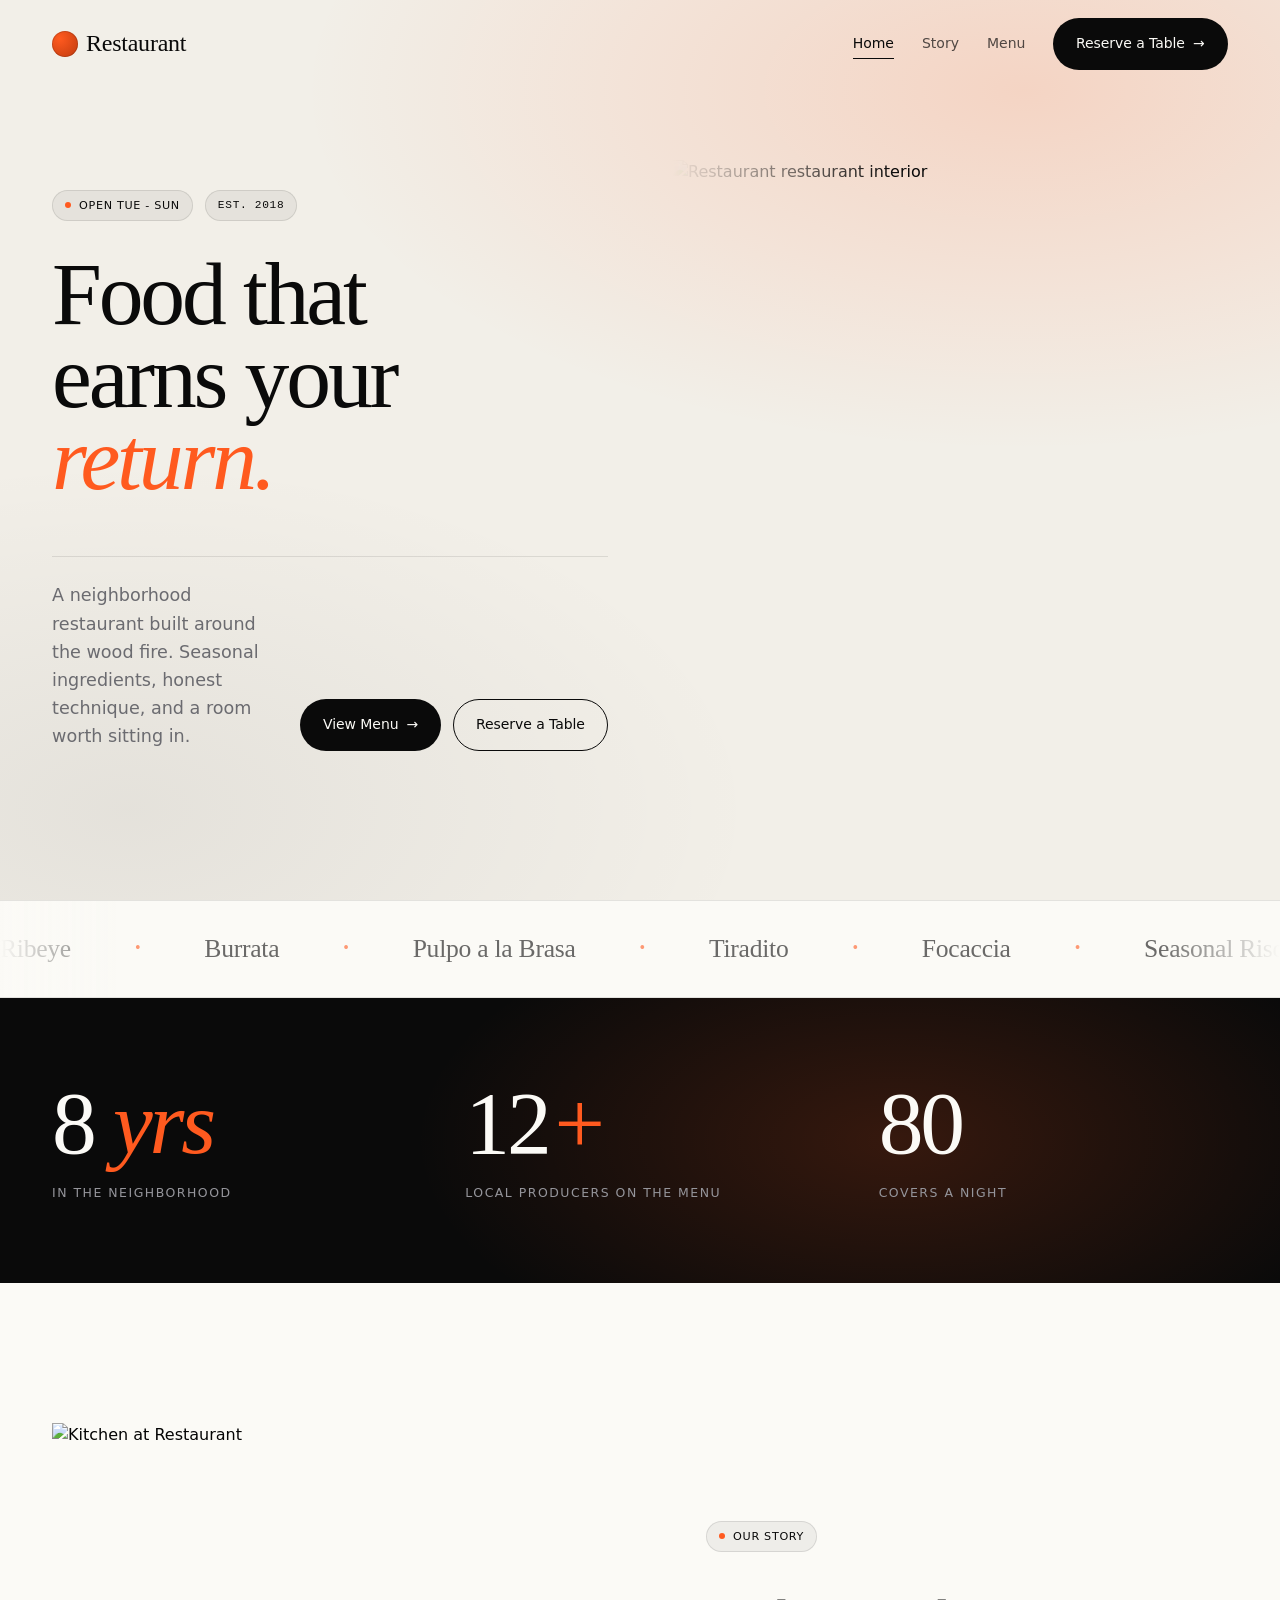
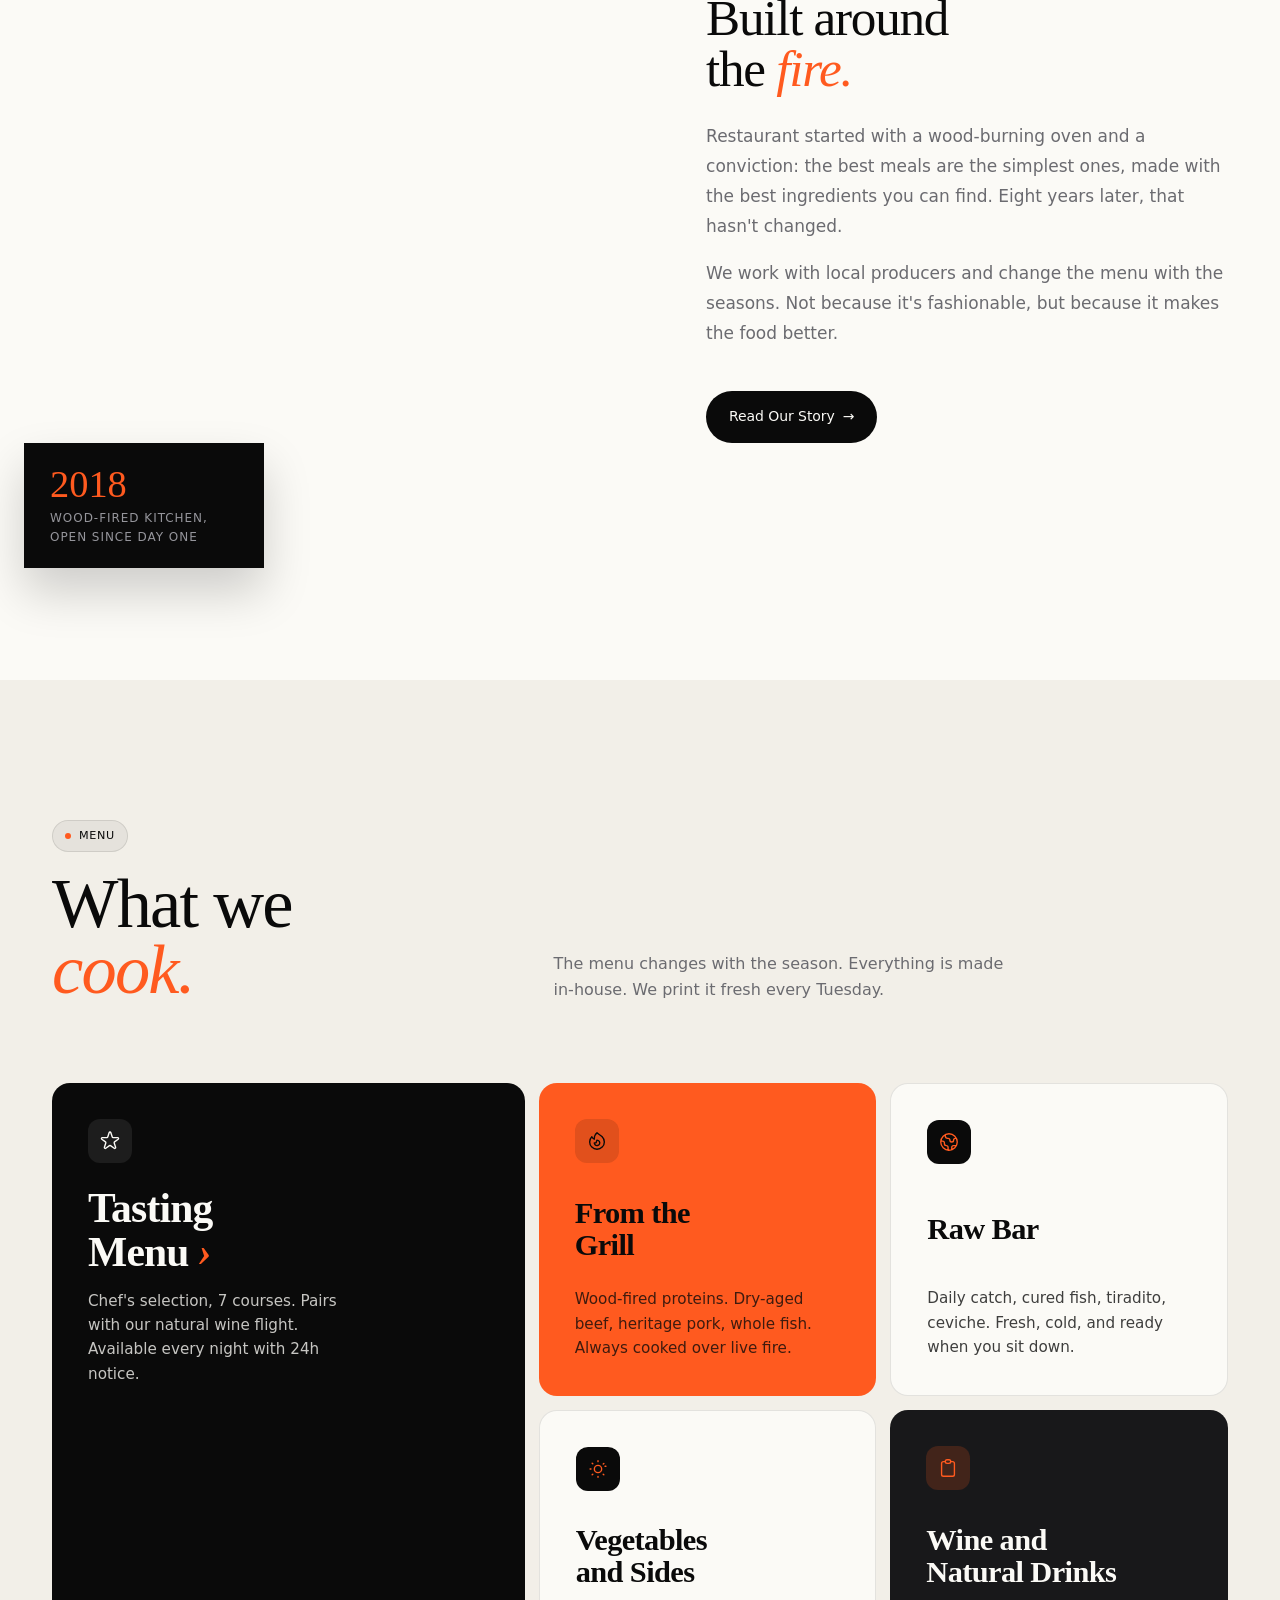
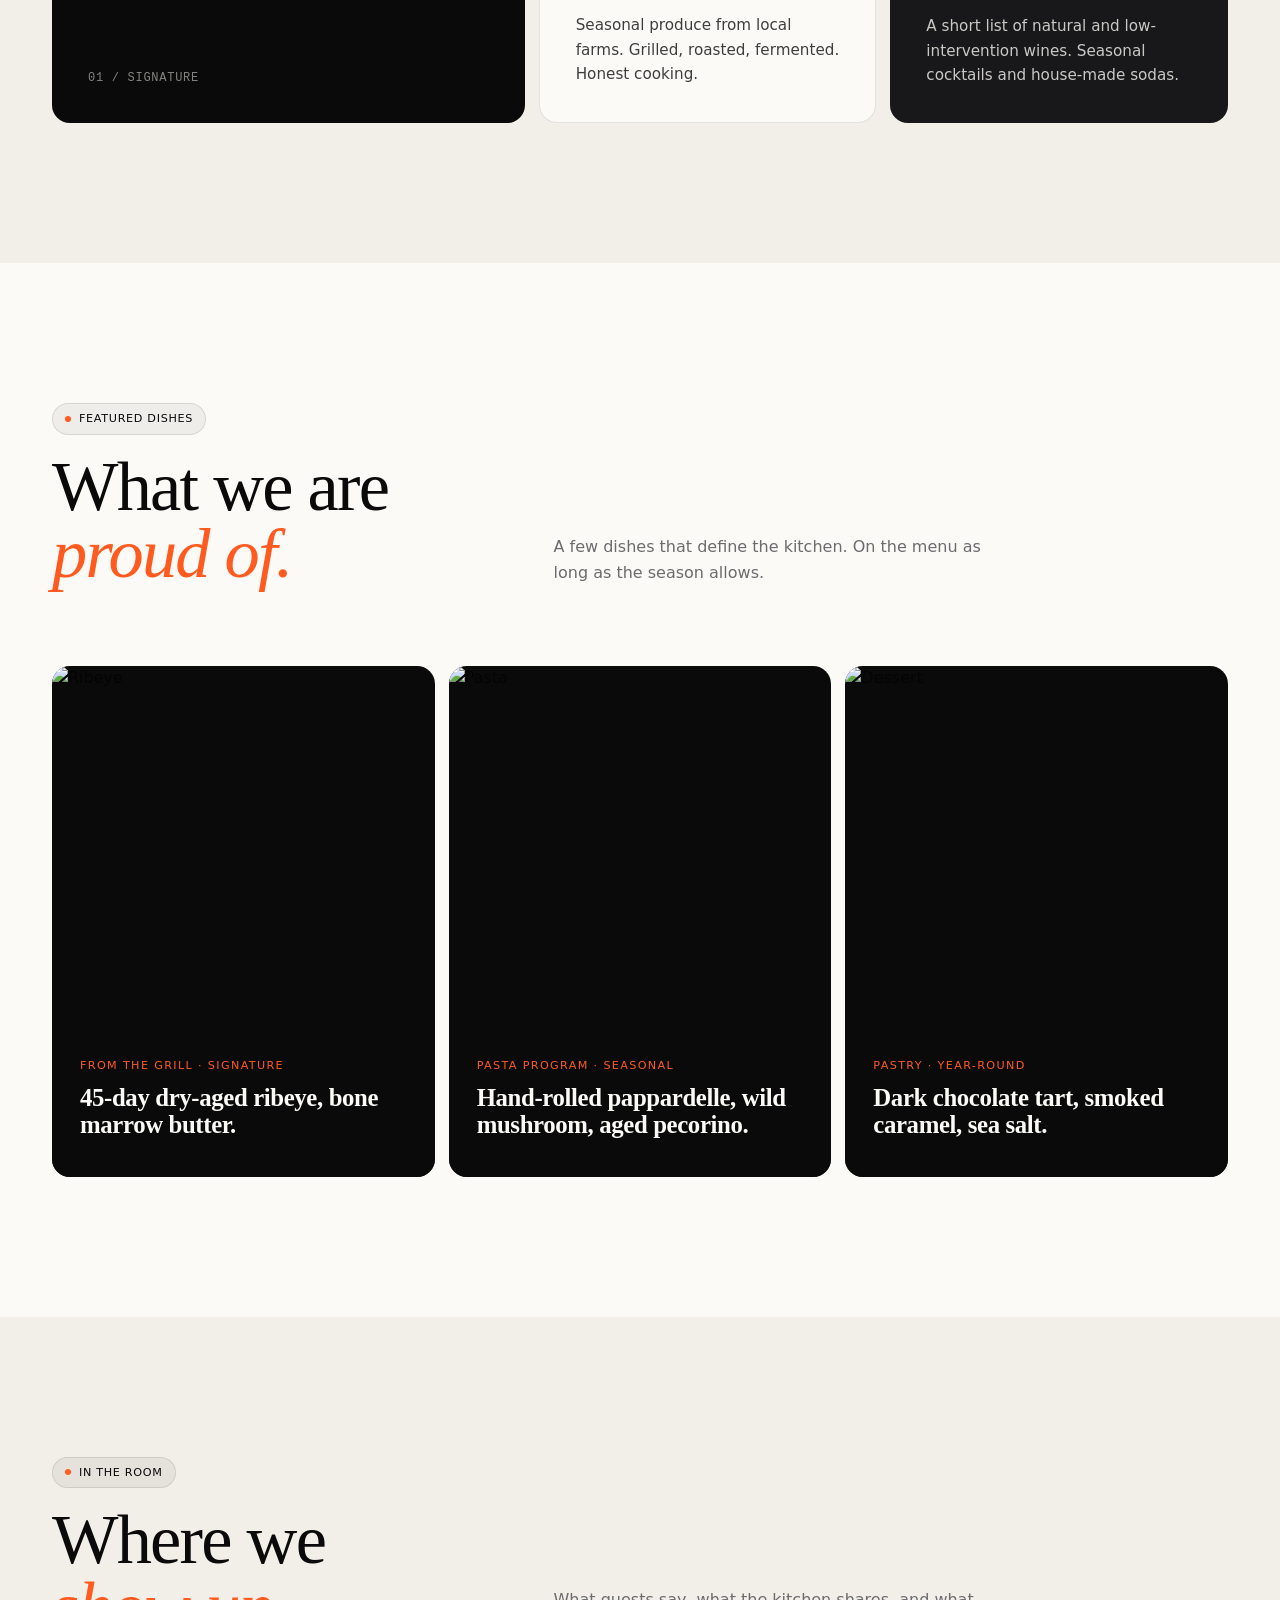
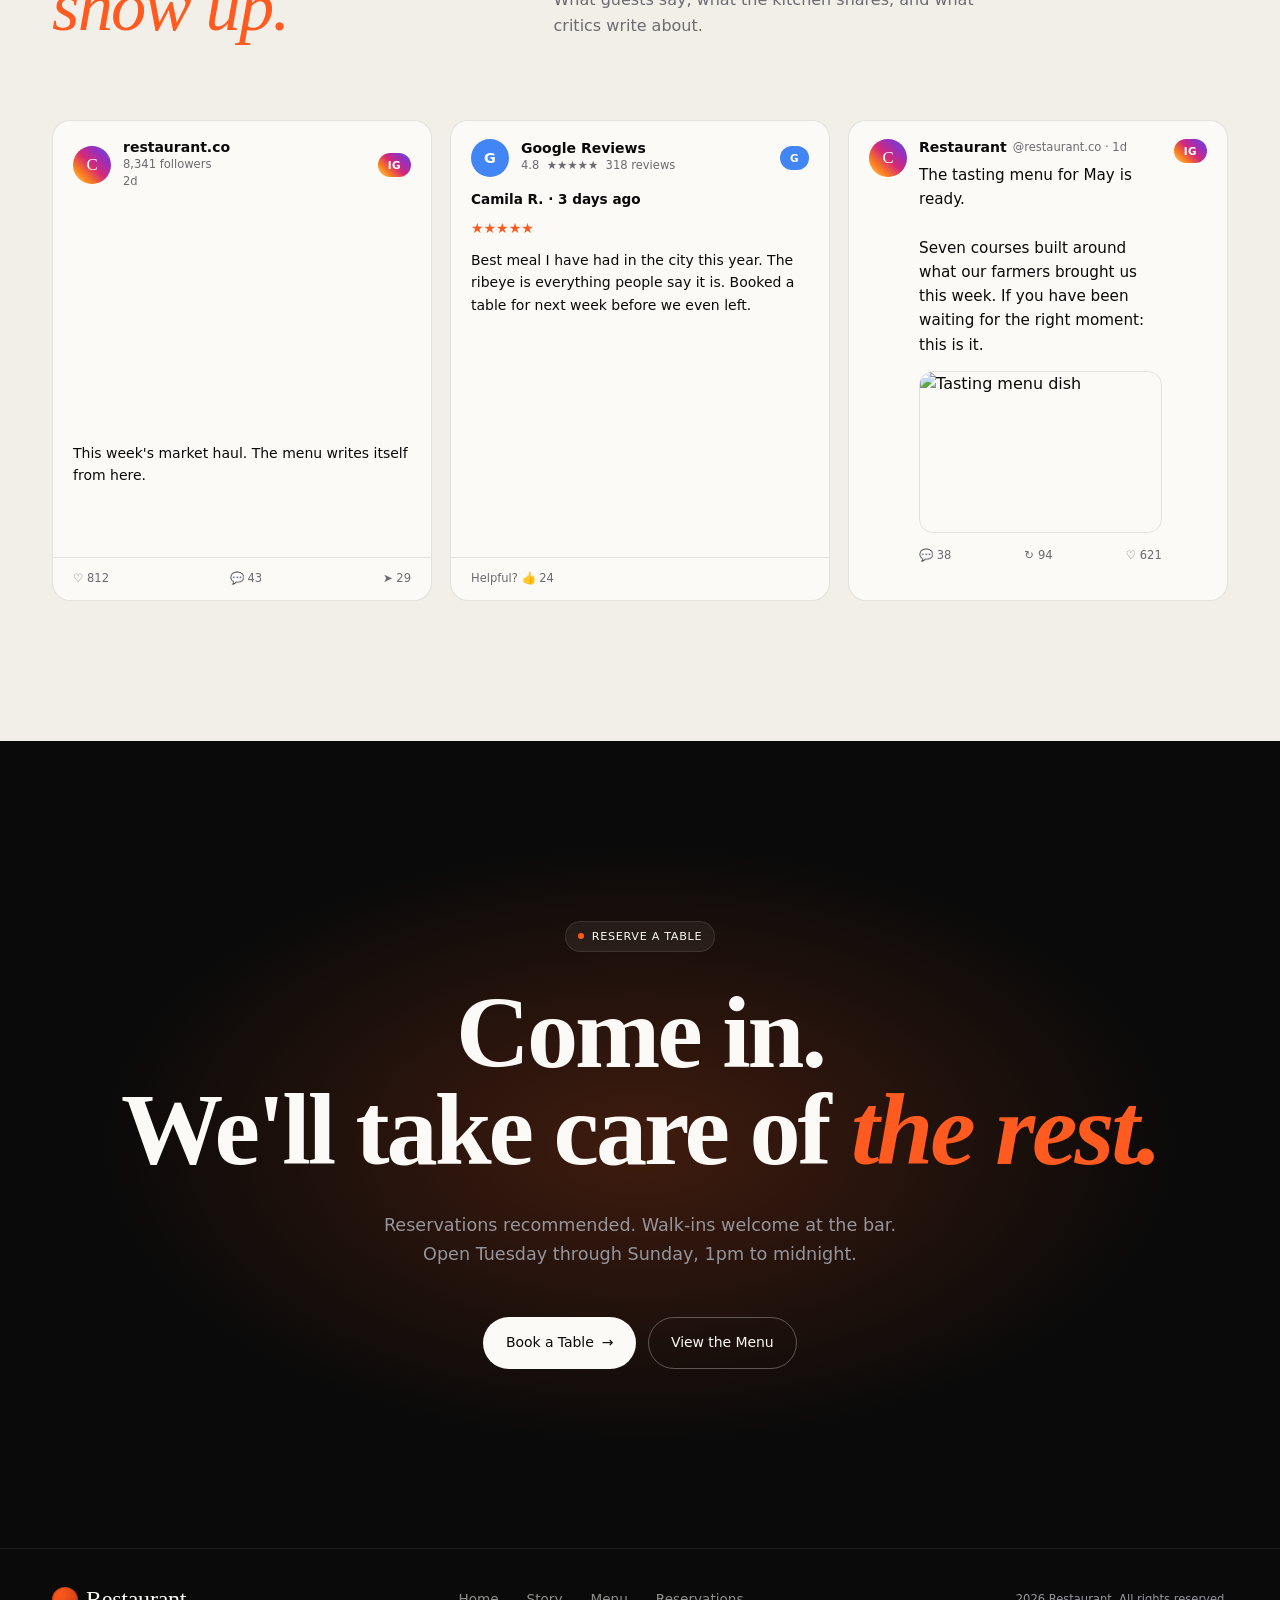
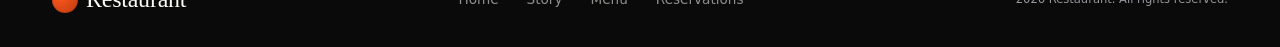
==== commit b0478fea: "update: sample-cantera - rename to Restaurant, fix hero image fade to left" ====
--- a/sample-cantera/index.html
+++ b/sample-cantera/index.html
@@ -3,7 +3,7 @@
 <head>
   <meta charset="UTF-8" />
   <meta name="viewport" content="width=device-width, initial-scale=1.0" />
-  <title>Cantera</title>
+  <title>Restaurant</title>
   <link rel="stylesheet" href="styles.css">
 </head>
 <body>
@@ -14,7 +14,7 @@
   <!-- NAV -->
   <nav class="top">
     <div class="container nav-inner">
-      <a href="index.html" class="logo"><span class="logo-mark"></span>Cantera</a>
+      <a href="index.html" class="logo"><span class="logo-mark"></span>Restaurant</a>
       <div class="nav-links">
         <a href="index.html"    class="nl">Home</a>
         <a href="about.html"    class="nl">Story</a>
@@ -47,7 +47,7 @@
         </div>
       </div>
       <div class="hero-img-wrap">
-        <img src="https://images.unsplash.com/photo-1517248135467-4c7edcad34c4?w=1200&q=80&auto=format&fit=crop" alt="Cantera restaurant interior" />
+        <img src="https://images.unsplash.com/photo-1517248135467-4c7edcad34c4?w=1200&q=80&auto=format&fit=crop" alt="Restaurant restaurant interior" />
       </div>
     </div>
   </section>
@@ -99,7 +99,7 @@
     <div class="container">
       <div class="about-grid">
         <div class="about-img-wrap fade">
-          <img src="https://images.unsplash.com/photo-1414235077428-338989a2e8c0?w=1100&q=80&auto=format&fit=crop" alt="Kitchen at Cantera" loading="lazy" />
+          <img src="https://images.unsplash.com/photo-1414235077428-338989a2e8c0?w=1100&q=80&auto=format&fit=crop" alt="Kitchen at Restaurant" loading="lazy" />
           <div class="badge">
             <div class="num">2018</div>
             <div class="lab">Wood-fired kitchen, open since day one</div>
@@ -108,7 +108,7 @@
         <div class="about-body fade d2">
           <span class="pill" style="margin-bottom:24px;"><span class="dot"></span>Our Story</span>
           <h2 class="serif" style="font-size:clamp(2.25rem,4vw,3.5rem); line-height:1; letter-spacing:-0.025em; margin: 16px 0 28px;">Built around<br>the <i style="color:var(--ember);">fire.</i></h2>
-          <p>Cantera started with a wood-burning oven and a conviction: the best meals are the simplest ones, made with the best ingredients you can find. Eight years later, that hasn't changed.</p>
+          <p>Restaurant started with a wood-burning oven and a conviction: the best meals are the simplest ones, made with the best ingredients you can find. Eight years later, that hasn't changed.</p>
           <p>We work with local producers and change the menu with the seasons. Not because it's fashionable, but because it makes the food better.</p>
           <a href="about.html" class="btn btn-ink" style="margin-top:24px;">Read Our Story <span class="btn-arrow">&rarr;</span></a>
         </div>
@@ -222,7 +222,7 @@
           <div class="shead">
             <div class="savatar ig">C</div>
             <div style="flex:1; min-width:0;">
-              <div class="sname">cantera.restaurant</div>
+              <div class="sname">restaurant.co</div>
               <div class="smeta">8,341 followers</div>
               <div class="smeta">2d</div>
             </div>
@@ -256,8 +256,8 @@
             <div class="savatar ig">C</div>
             <div style="flex:1; min-width:0;">
               <div style="display:flex; align-items:center; gap:6px; flex-wrap:wrap;">
-                <span class="sname">Cantera</span>
-                <span class="smeta">@cantera.rest &middot; 1d</span>
+                <span class="sname">Restaurant</span>
+                <span class="smeta">@restaurant.co &middot; 1d</span>
               </div>
               <div style="margin-top:6px; color:var(--ink); font-size:0.95rem; line-height:1.6;">
                 The tasting menu for May is ready.<br><br>
@@ -284,7 +284,7 @@
       <h2 class="fade d1">Come in.<br>We'll take care of <i>the rest.</i></h2>
       <p class="fade d2">Reservations recommended. Walk-ins welcome at the bar. Open Tuesday through Sunday, 1pm to midnight.</p>
       <div class="fade d3" style="display:flex; justify-content:center; gap:12px; flex-wrap:wrap;">
-        <a href="mailto:reservas@cantera.co" class="btn btn-cream">Book a Table <span class="btn-arrow">&rarr;</span></a>
+        <a href="mailto:reservas@restaurant.co" class="btn btn-cream">Book a Table <span class="btn-arrow">&rarr;</span></a>
         <a href="services.html" class="btn" style="border:1px solid rgba(255,255,255,0.3); color:var(--cream);">View the Menu</a>
       </div>
     </div>
@@ -293,14 +293,14 @@
   <!-- FOOTER -->
   <footer>
     <div class="container foot-inner">
-      <a href="index.html" class="logo" style="color:var(--cream);"><span class="logo-mark"></span>Cantera</a>
+      <a href="index.html" class="logo" style="color:var(--cream);"><span class="logo-mark"></span>Restaurant</a>
       <div class="foot-links">
         <a href="index.html">Home</a>
         <a href="about.html">Story</a>
         <a href="services.html">Menu</a>
         <a href="#reservations">Reservations</a>
       </div>
-      <p class="foot-copy">2026 Cantera. All rights reserved.</p>
+      <p class="foot-copy">2026 Restaurant. All rights reserved.</p>
     </div>
   </footer>
 
--- a/sample-cantera/styles.css
+++ b/sample-cantera/styles.css
@@ -93,7 +93,7 @@
 .hero-grid { display: grid; grid-template-columns: 1fr 1fr; gap: 64px; position: relative; align-items: center; }
 .hero-content { display: flex; flex-direction: column; gap: 56px; }
 .hero-img-wrap { position: relative; height: 620px; }
-.hero-img-wrap img { width: 100%; height: 100%; object-fit: cover; object-position: center; -webkit-mask-image: linear-gradient(to right, black 0%, black 55%, transparent 100%); mask-image: linear-gradient(to right, black 0%, black 55%, transparent 100%); }
+.hero-img-wrap img { width: 100%; height: 100%; object-fit: cover; object-position: center; -webkit-mask-image: linear-gradient(to right, transparent 0%, black 40%, black 100%); mask-image: linear-gradient(to right, transparent 0%, black 40%, black 100%); }
 .hero h1 { font-family: 'Instrument Serif', Georgia, serif; font-weight: 400; font-size: clamp(3.5rem, 7vw, 8rem); line-height: 0.92; letter-spacing: -0.035em; color: var(--ink); }
 .hero h1 i { font-style: italic; color: var(--ember); }
 .hero-meta { display: grid; grid-template-columns: 1fr auto; gap: 32px; align-items: end; padding-top: 24px; border-top: 1px solid var(--hairline); }
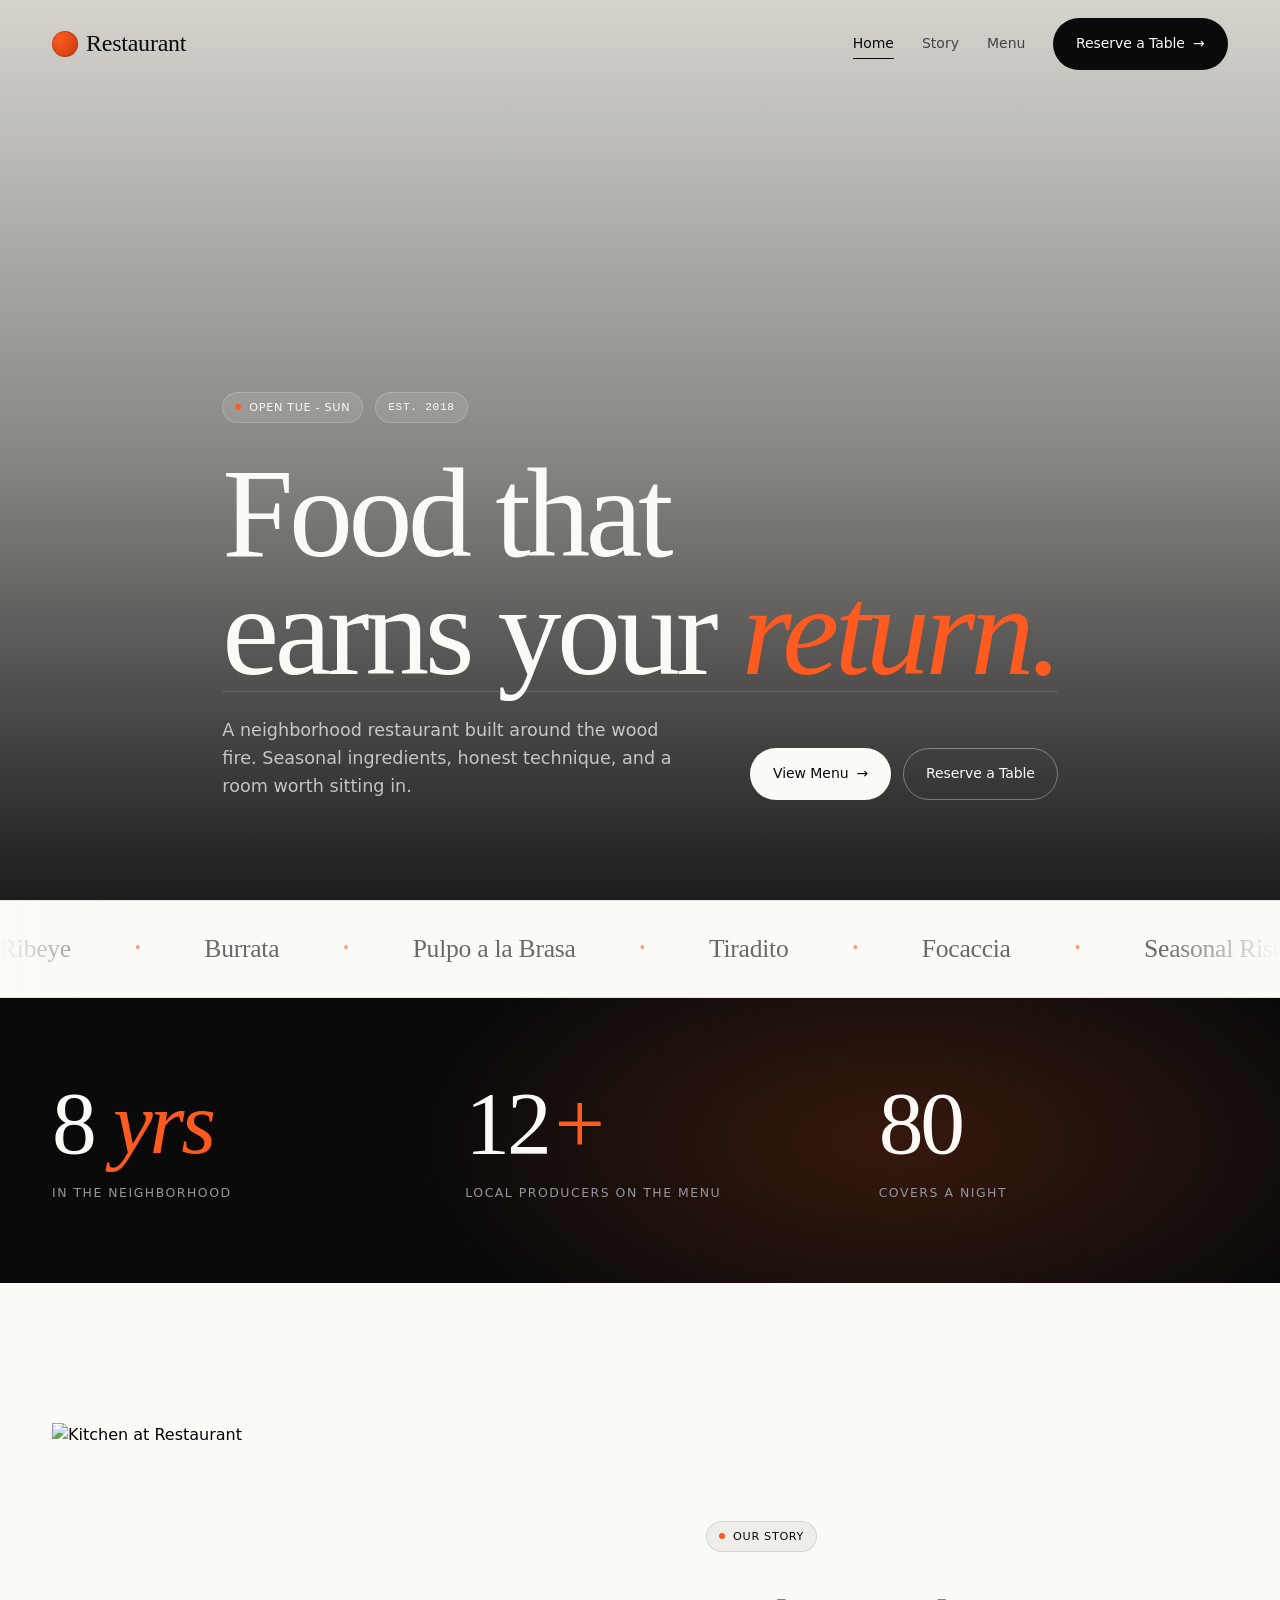
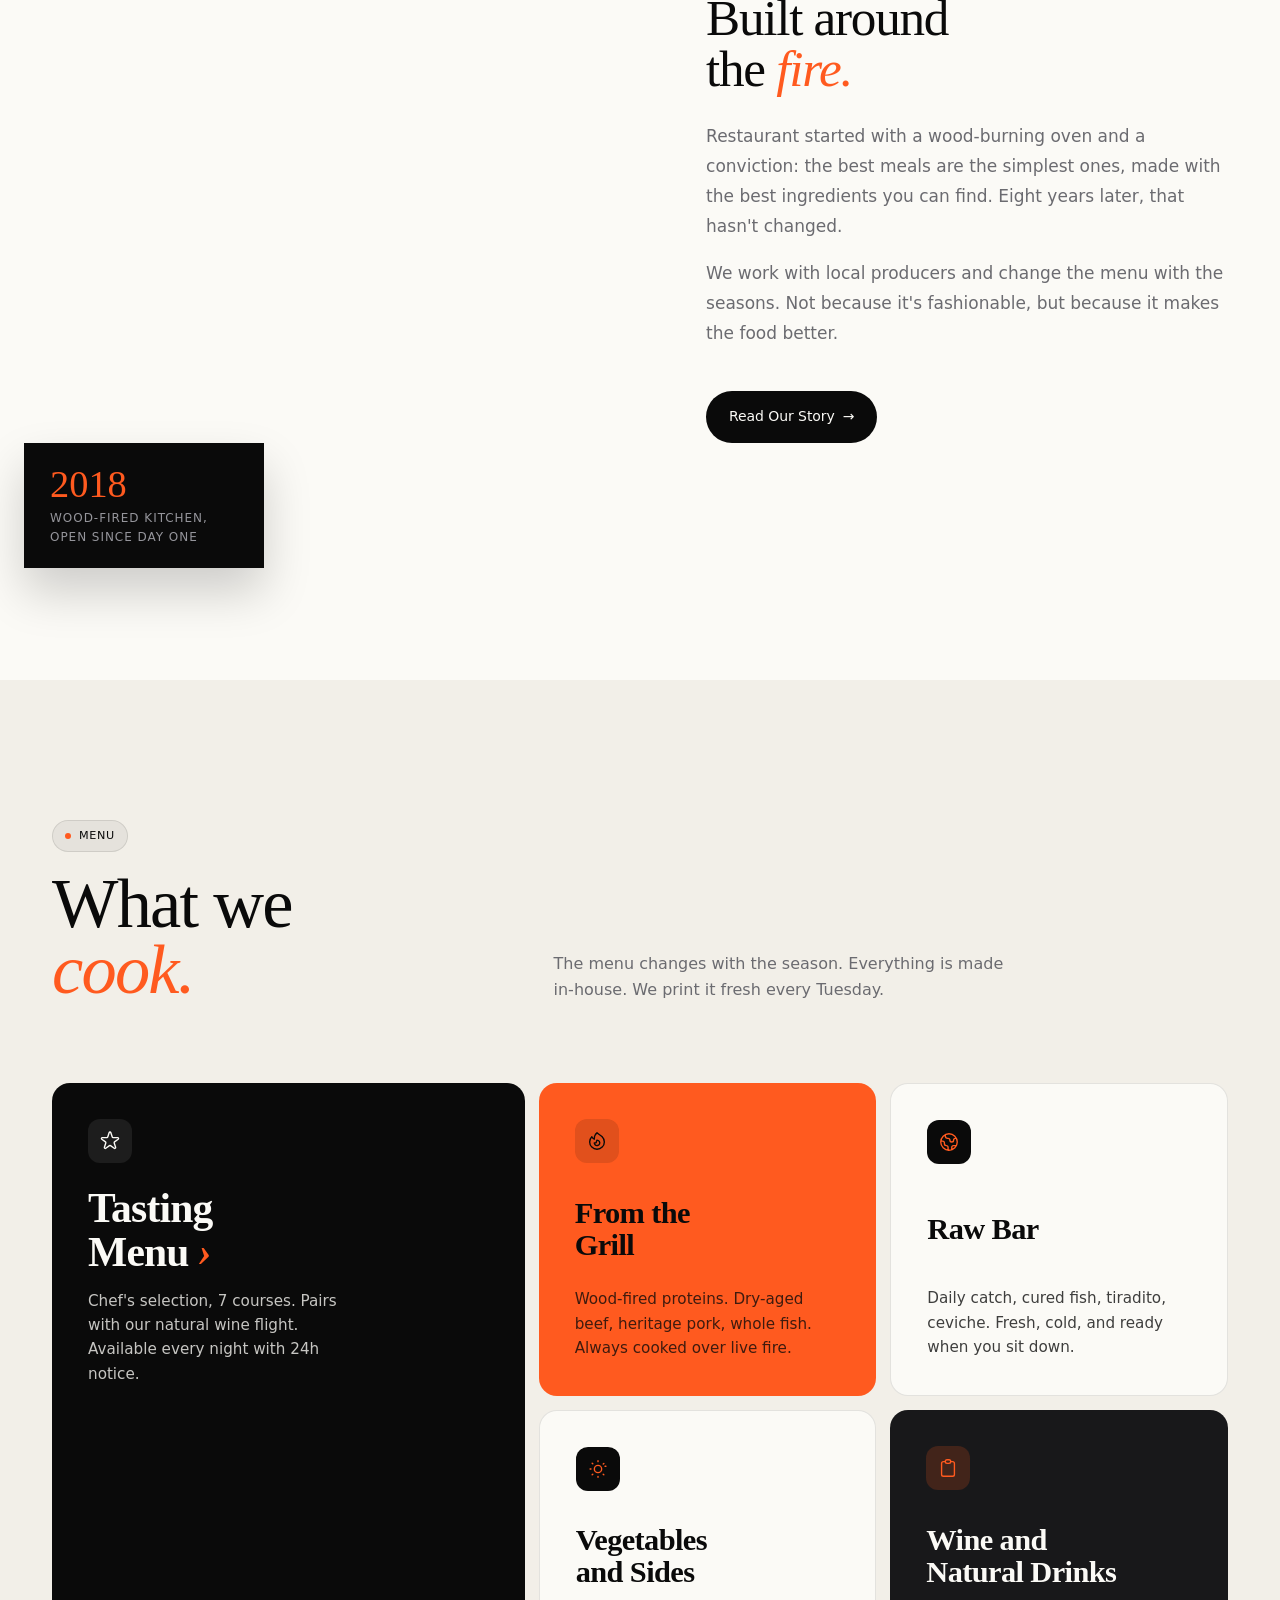
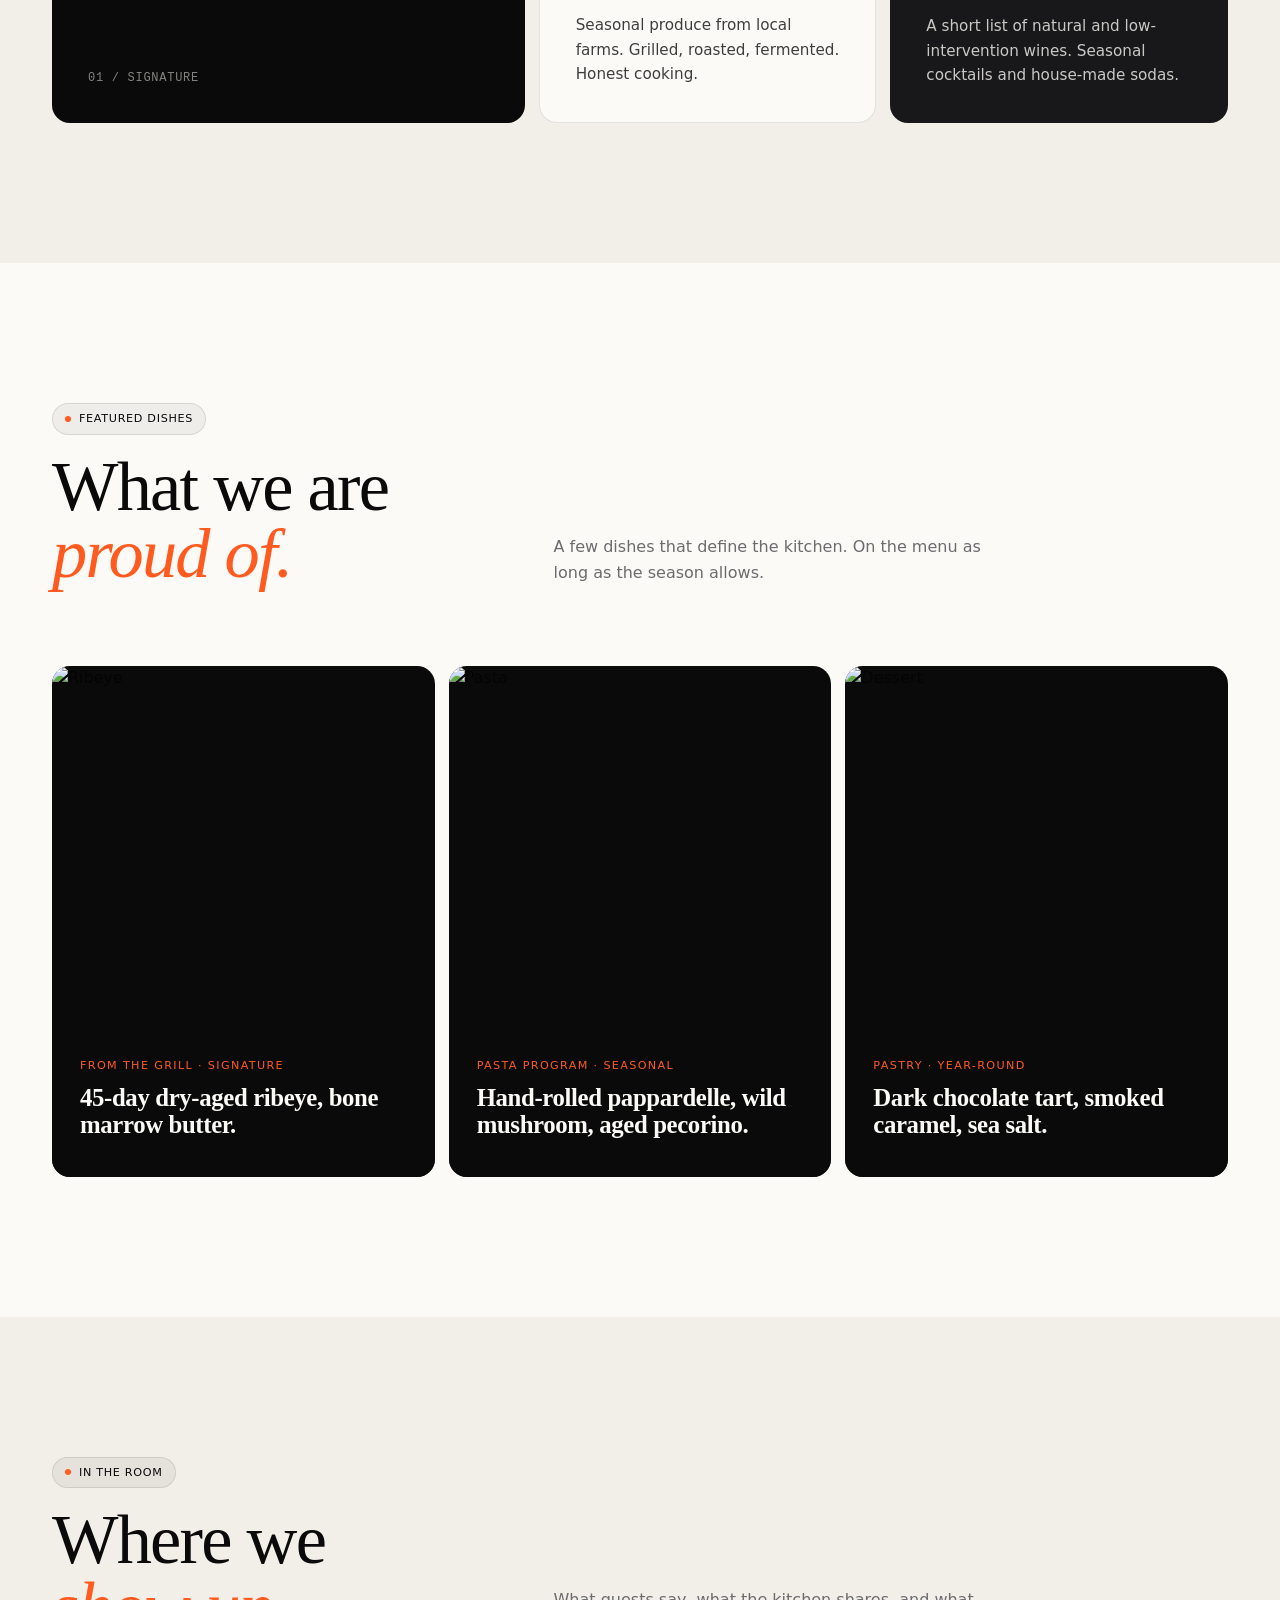
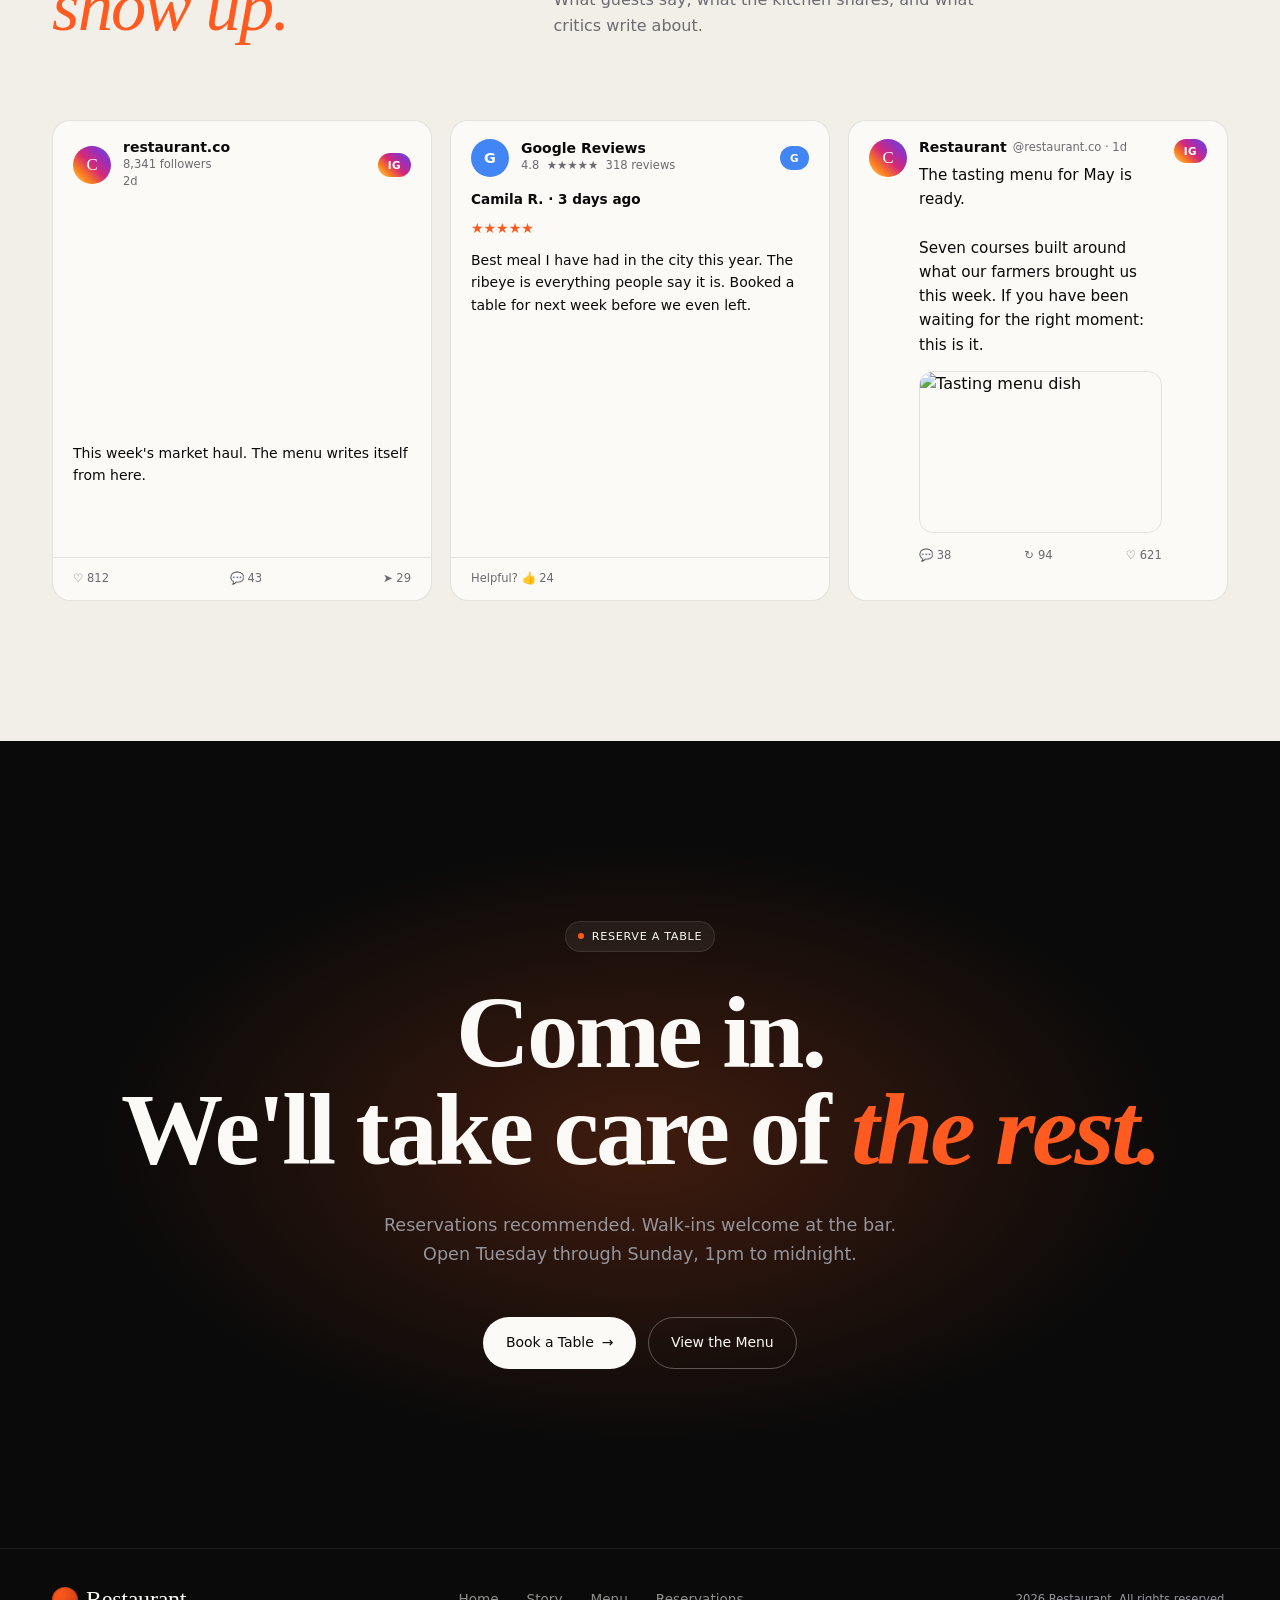
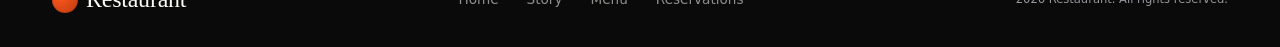
==== commit 609e72e0: "update: sample-cantera - hero full-screen background image" ====
--- a/sample-cantera/index.html
+++ b/sample-cantera/index.html
@@ -30,24 +30,17 @@
   <!-- HERO -->
   <section class="hero">
     <div class="container hero-grid">
-      <div class="hero-content">
-        <div>
-          <div class="hero-tags ha">
-            <span class="pill"><span class="dot"></span>Open Tue - Sun</span>
-            <span class="pill mono">EST. 2018</span>
-          </div>
-          <h1 class="hb">Food that<br>earns your <i>return.</i></h1>
-        </div>
-        <div class="hero-meta">
-          <p class="hero-lead hc">A neighborhood restaurant built around the wood fire. Seasonal ingredients, honest technique, and a room worth sitting in.</p>
-          <div class="hero-cta hd">
-            <a href="services.html" class="btn btn-ink">View Menu <span class="btn-arrow">&rarr;</span></a>
-            <a href="#reservations" class="btn btn-ghost">Reserve a Table</a>
-          </div>
-        </div>
-      </div>
-      <div class="hero-img-wrap">
-        <img src="https://images.unsplash.com/photo-1517248135467-4c7edcad34c4?w=1200&q=80&auto=format&fit=crop" alt="Restaurant restaurant interior" />
+      <div class="hero-tags ha">
+        <span class="pill"><span class="dot"></span>Open Tue - Sun</span>
+        <span class="pill mono">EST. 2018</span>
+      </div>
+      <h1 class="hb">Food that<br>earns your <i>return.</i></h1>
+      <div class="hero-meta">
+        <p class="hero-lead hc">A neighborhood restaurant built around the wood fire. Seasonal ingredients, honest technique, and a room worth sitting in.</p>
+        <div class="hero-cta hd">
+          <a href="services.html" class="btn btn-cream">View Menu <span class="btn-arrow">&rarr;</span></a>
+          <a href="#reservations" class="btn btn-ghost">Reserve a Table</a>
+        </div>
       </div>
     </div>
   </section>
--- a/sample-cantera/styles.css
+++ b/sample-cantera/styles.css
@@ -88,19 +88,19 @@
 @media (max-width: 920px) { .section-head { grid-template-columns: 1fr; gap: 24px; align-items: start; } }
 
 /* HERO (home) */
-.hero { padding: 160px 0 120px; overflow: hidden; }
-.hero::before { content:''; position: absolute; inset: 0; background: radial-gradient(1200px 600px at 80% 10%, rgba(255,90,31,0.18), transparent 60%), radial-gradient(900px 500px at 10% 90%, rgba(10,10,10,0.06), transparent 70%); pointer-events: none; }
-.hero-grid { display: grid; grid-template-columns: 1fr 1fr; gap: 64px; position: relative; align-items: center; }
-.hero-content { display: flex; flex-direction: column; gap: 56px; }
-.hero-img-wrap { position: relative; height: 620px; }
-.hero-img-wrap img { width: 100%; height: 100%; object-fit: cover; object-position: center; -webkit-mask-image: linear-gradient(to right, transparent 0%, black 40%, black 100%); mask-image: linear-gradient(to right, transparent 0%, black 40%, black 100%); }
-.hero h1 { font-family: 'Instrument Serif', Georgia, serif; font-weight: 400; font-size: clamp(3.5rem, 7vw, 8rem); line-height: 0.92; letter-spacing: -0.035em; color: var(--ink); }
+.hero { min-height: 100vh; display: flex; align-items: flex-end; padding: 0 0 100px; overflow: hidden; background-image: url('https://images.unsplash.com/photo-1517248135467-4c7edcad34c4?w=1800&q=80&auto=format&fit=crop'); background-size: cover; background-position: center 40%; }
+.hero::before { content:''; position: absolute; inset: 0; background: linear-gradient(to top, rgba(10,10,10,0.92) 0%, rgba(10,10,10,0.45) 50%, rgba(10,10,10,0.12) 100%); pointer-events: none; }
+.hero-grid { display: block; position: relative; }
+.hero h1 { font-family: 'Instrument Serif', Georgia, serif; font-weight: 400; font-size: clamp(3.5rem, 10vw, 10rem); line-height: 0.92; letter-spacing: -0.035em; color: var(--cream); }
 .hero h1 i { font-style: italic; color: var(--ember); }
-.hero-meta { display: grid; grid-template-columns: 1fr auto; gap: 32px; align-items: end; padding-top: 24px; border-top: 1px solid var(--hairline); }
-.hero-lead { font-size: 1.1rem; color: var(--muted); max-width: 460px; line-height: 1.6; }
+.hero .pill { background: rgba(255,255,255,0.10); border-color: rgba(255,255,255,0.18); color: var(--cream); }
+.hero-meta { display: grid; grid-template-columns: 1fr auto; gap: 32px; align-items: end; padding-top: 24px; border-top: 1px solid rgba(255,255,255,0.12); }
+.hero-lead { font-size: 1.1rem; color: rgba(251,250,246,0.72); max-width: 460px; line-height: 1.6; }
 .hero-cta { display: flex; gap: 12px; flex-wrap: wrap; justify-content: flex-end; }
 .hero-tags { display: flex; gap: 12px; margin-bottom: 32px; flex-wrap: wrap; }
-@media (max-width: 920px) { .hero-grid { grid-template-columns: 1fr; } .hero-img-wrap { display: none; } .hero-meta { grid-template-columns: 1fr; gap: 24px; } .hero-cta { justify-content: flex-start; } }
+.hero .btn-ghost { border-color: rgba(255,255,255,0.35); color: var(--cream); }
+.hero .btn-ghost:hover { background: rgba(255,255,255,0.08); color: var(--cream); }
+@media (max-width: 920px) { .hero { padding: 0 0 80px; } .hero-meta { grid-template-columns: 1fr; gap: 24px; } .hero-cta { justify-content: flex-start; } }
 
 /* Page hero (inner pages) */
 .page-hero { padding: 200px 0 100px; position: relative; overflow: hidden; }
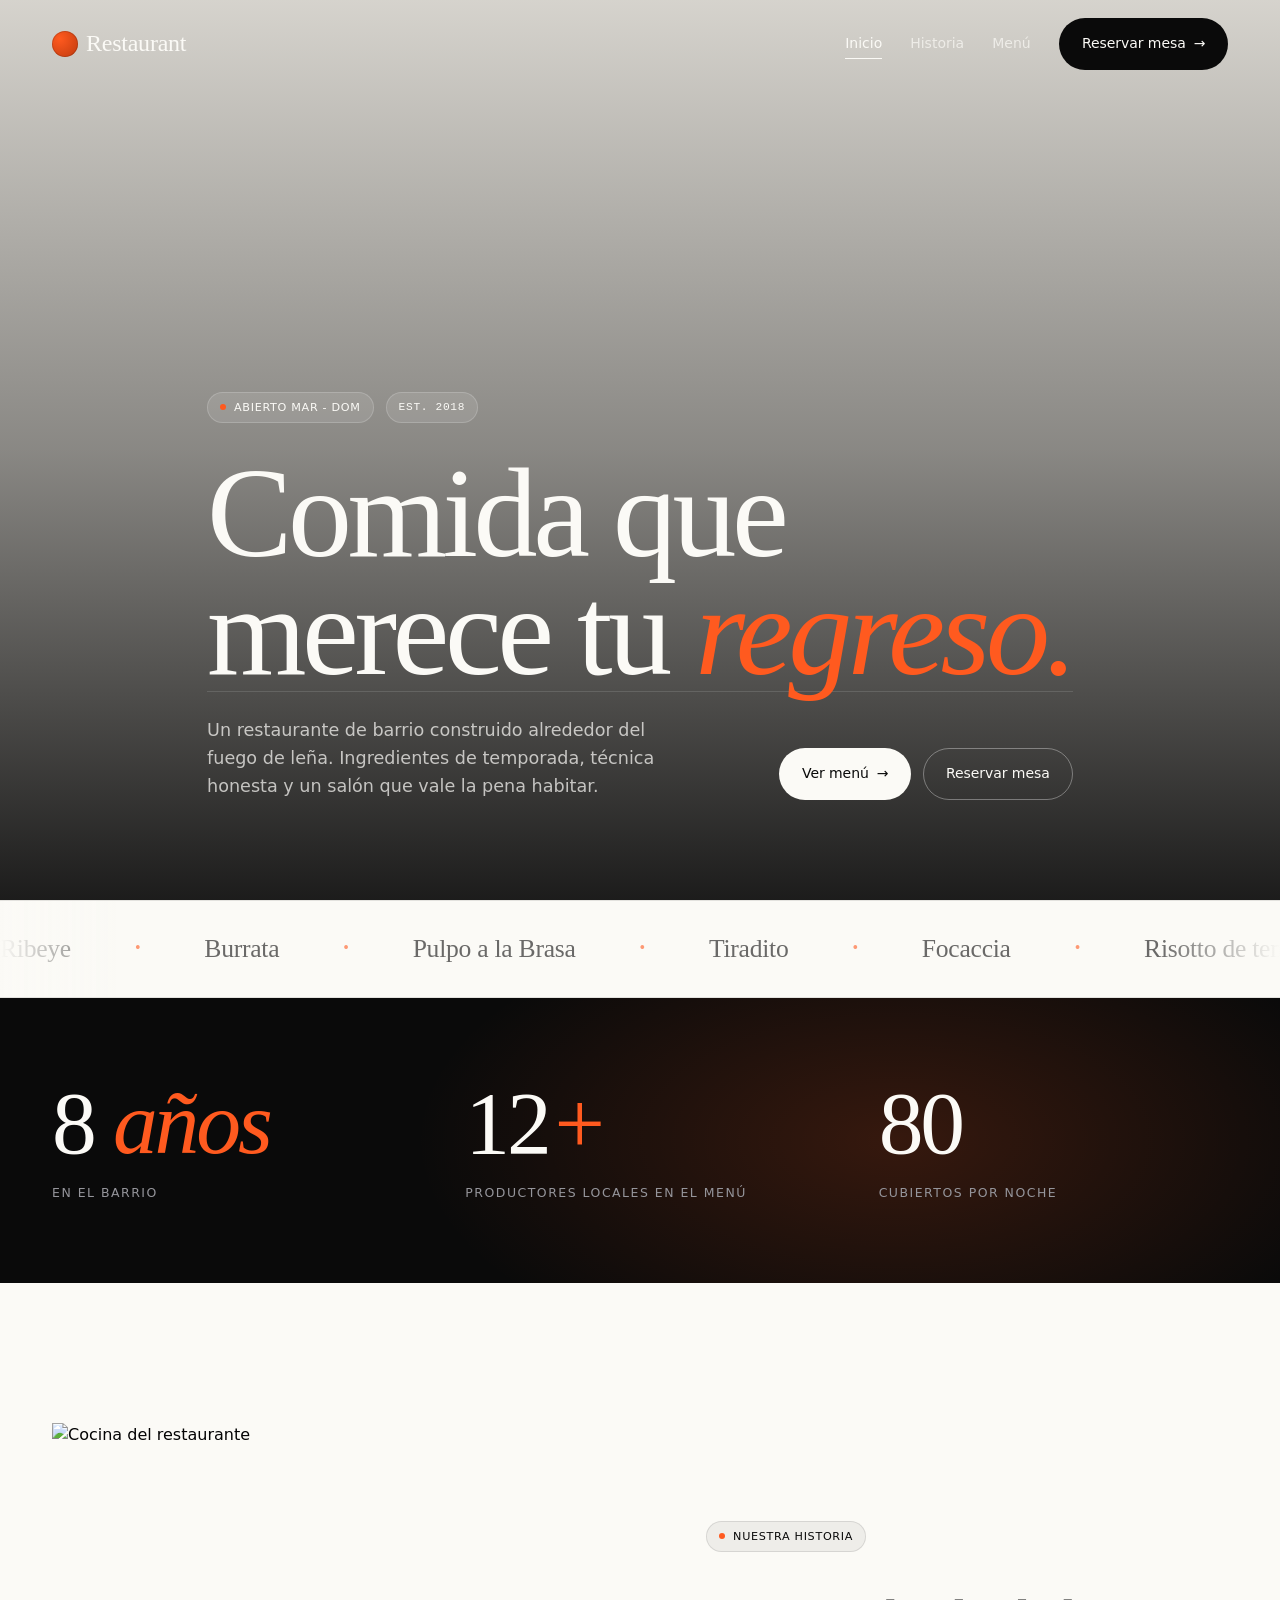
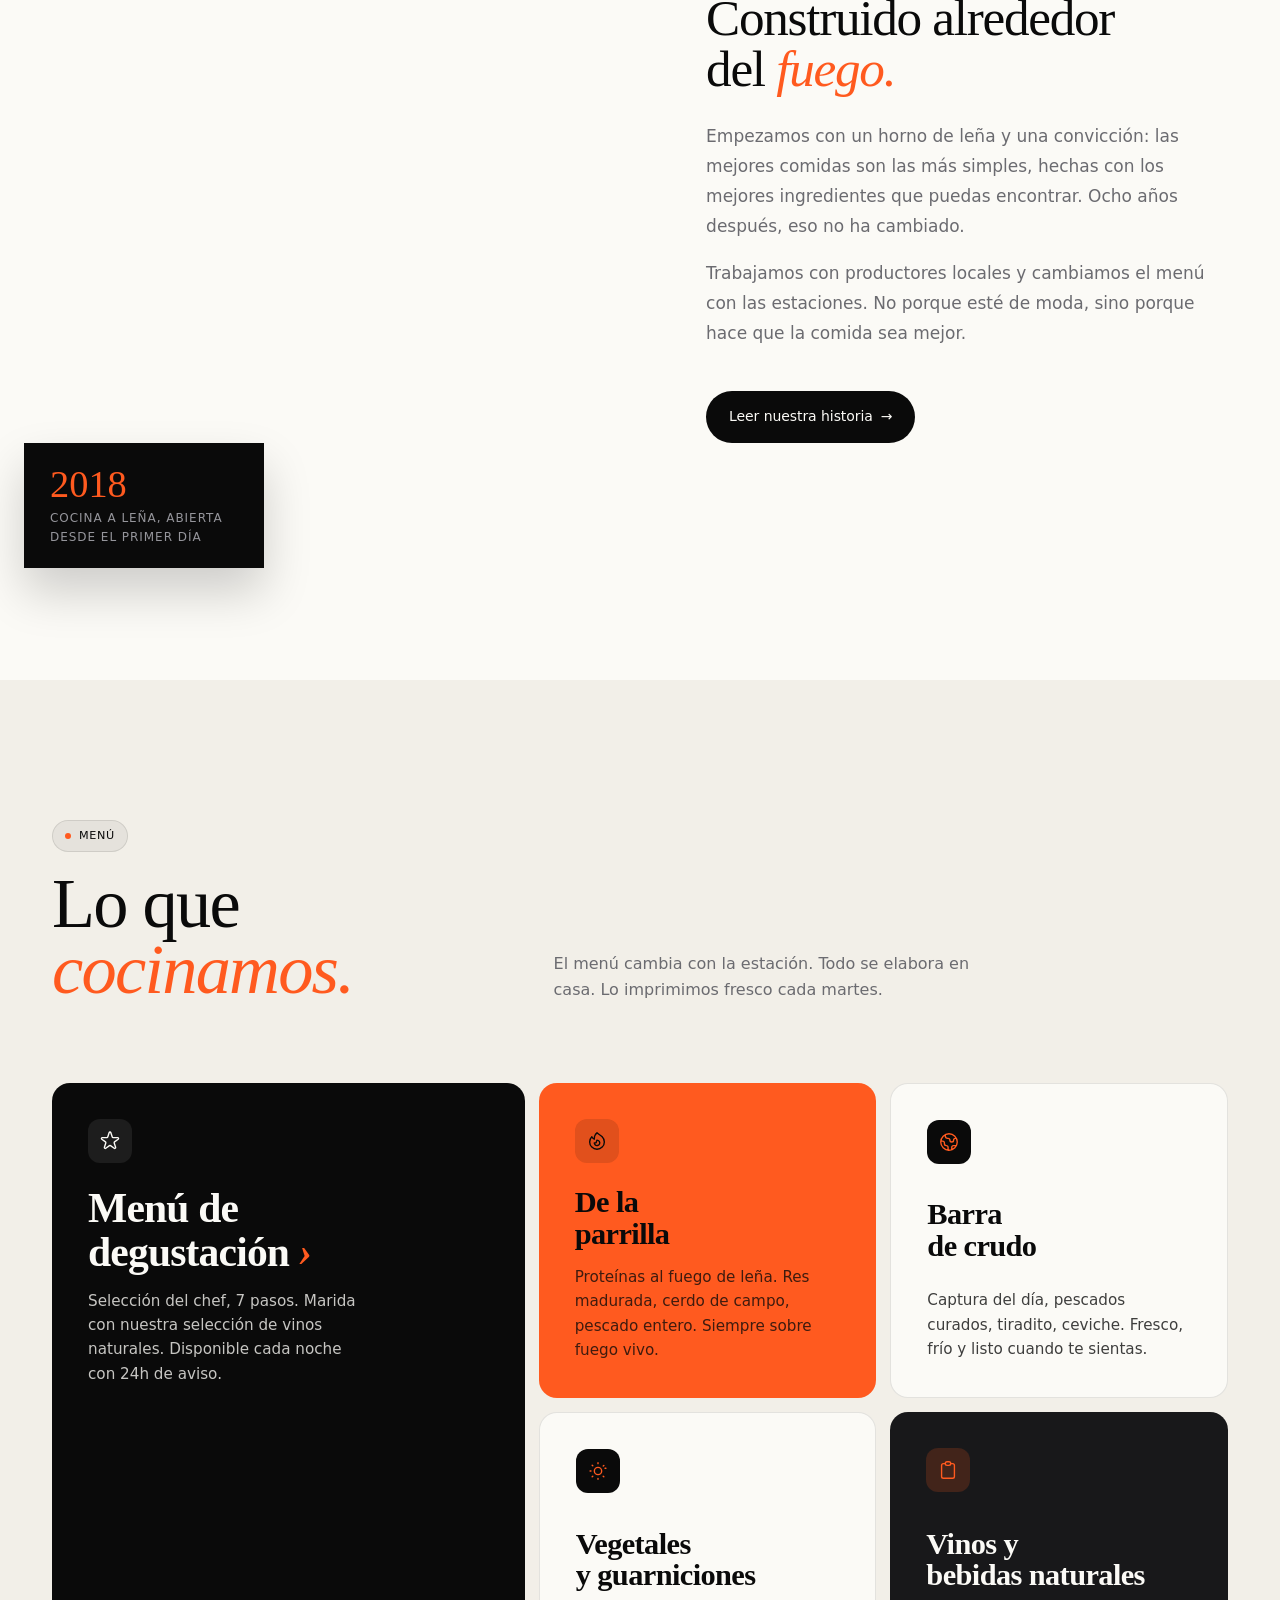
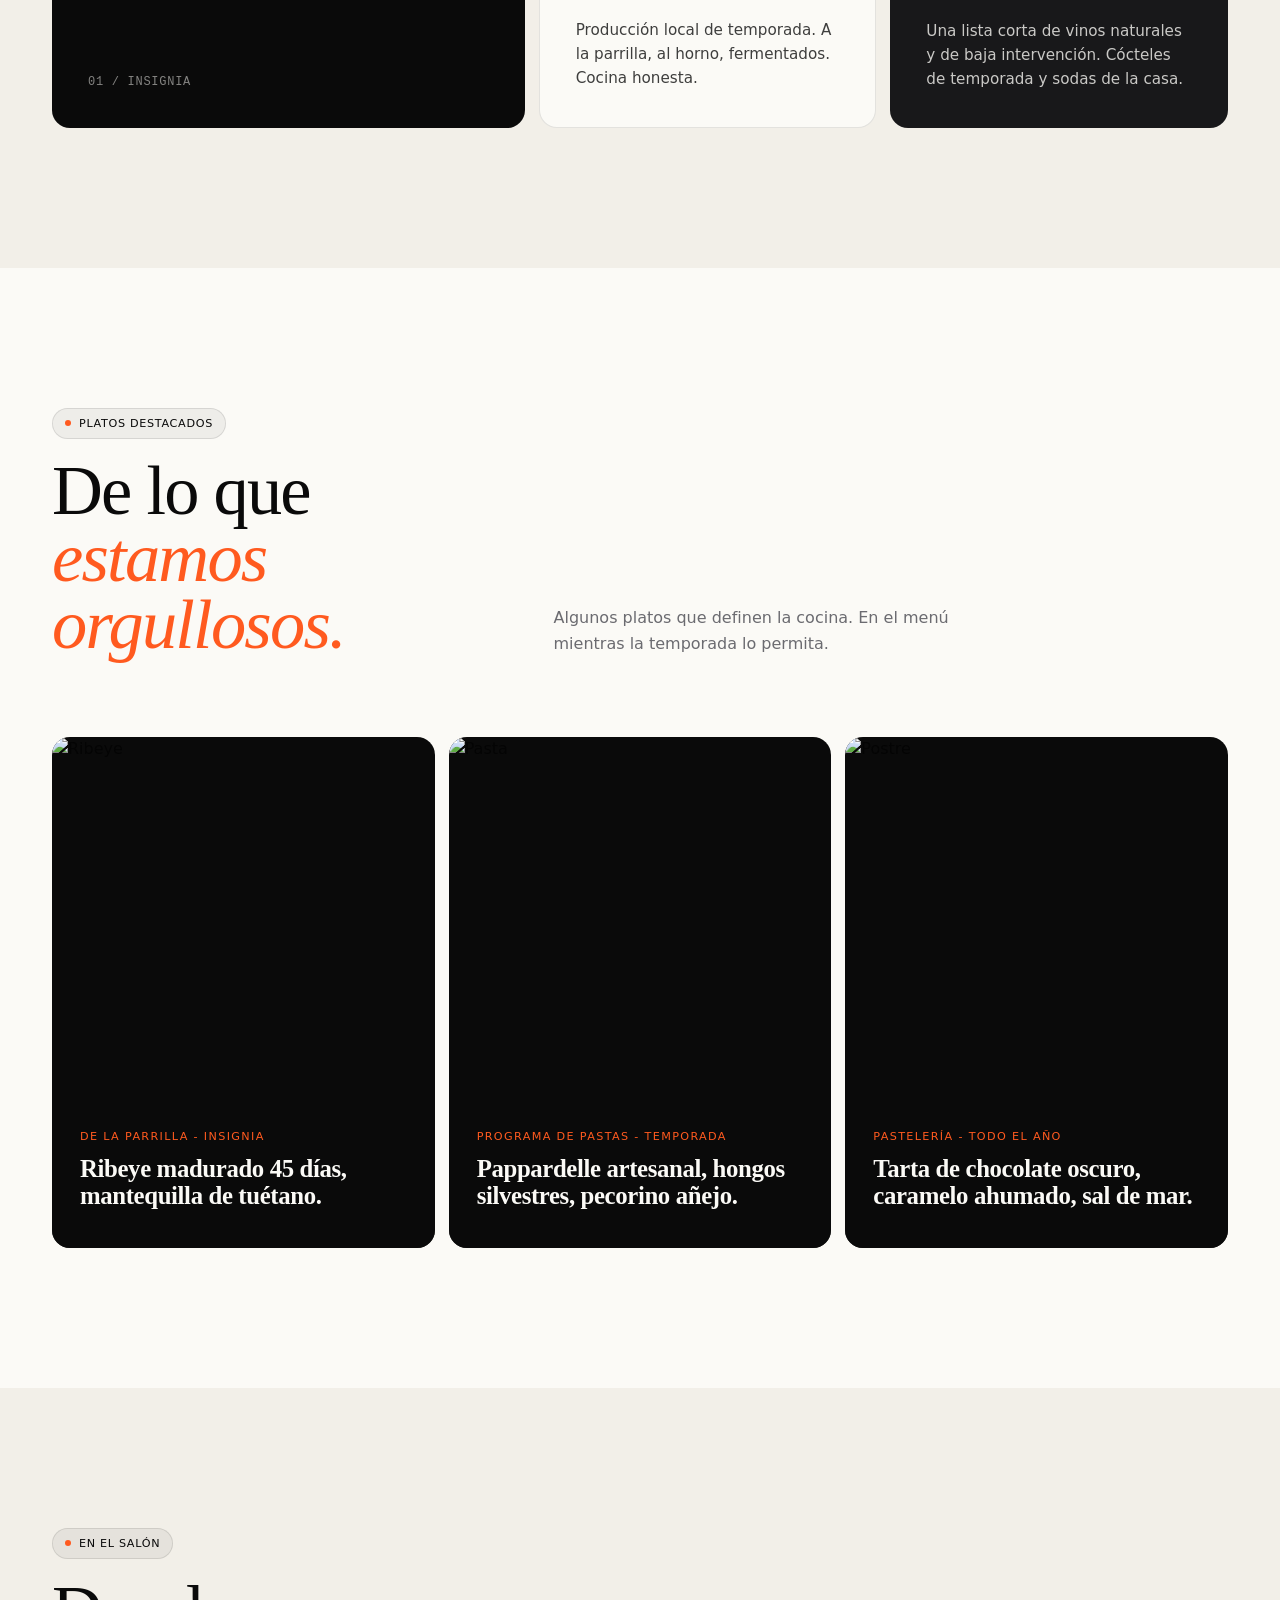
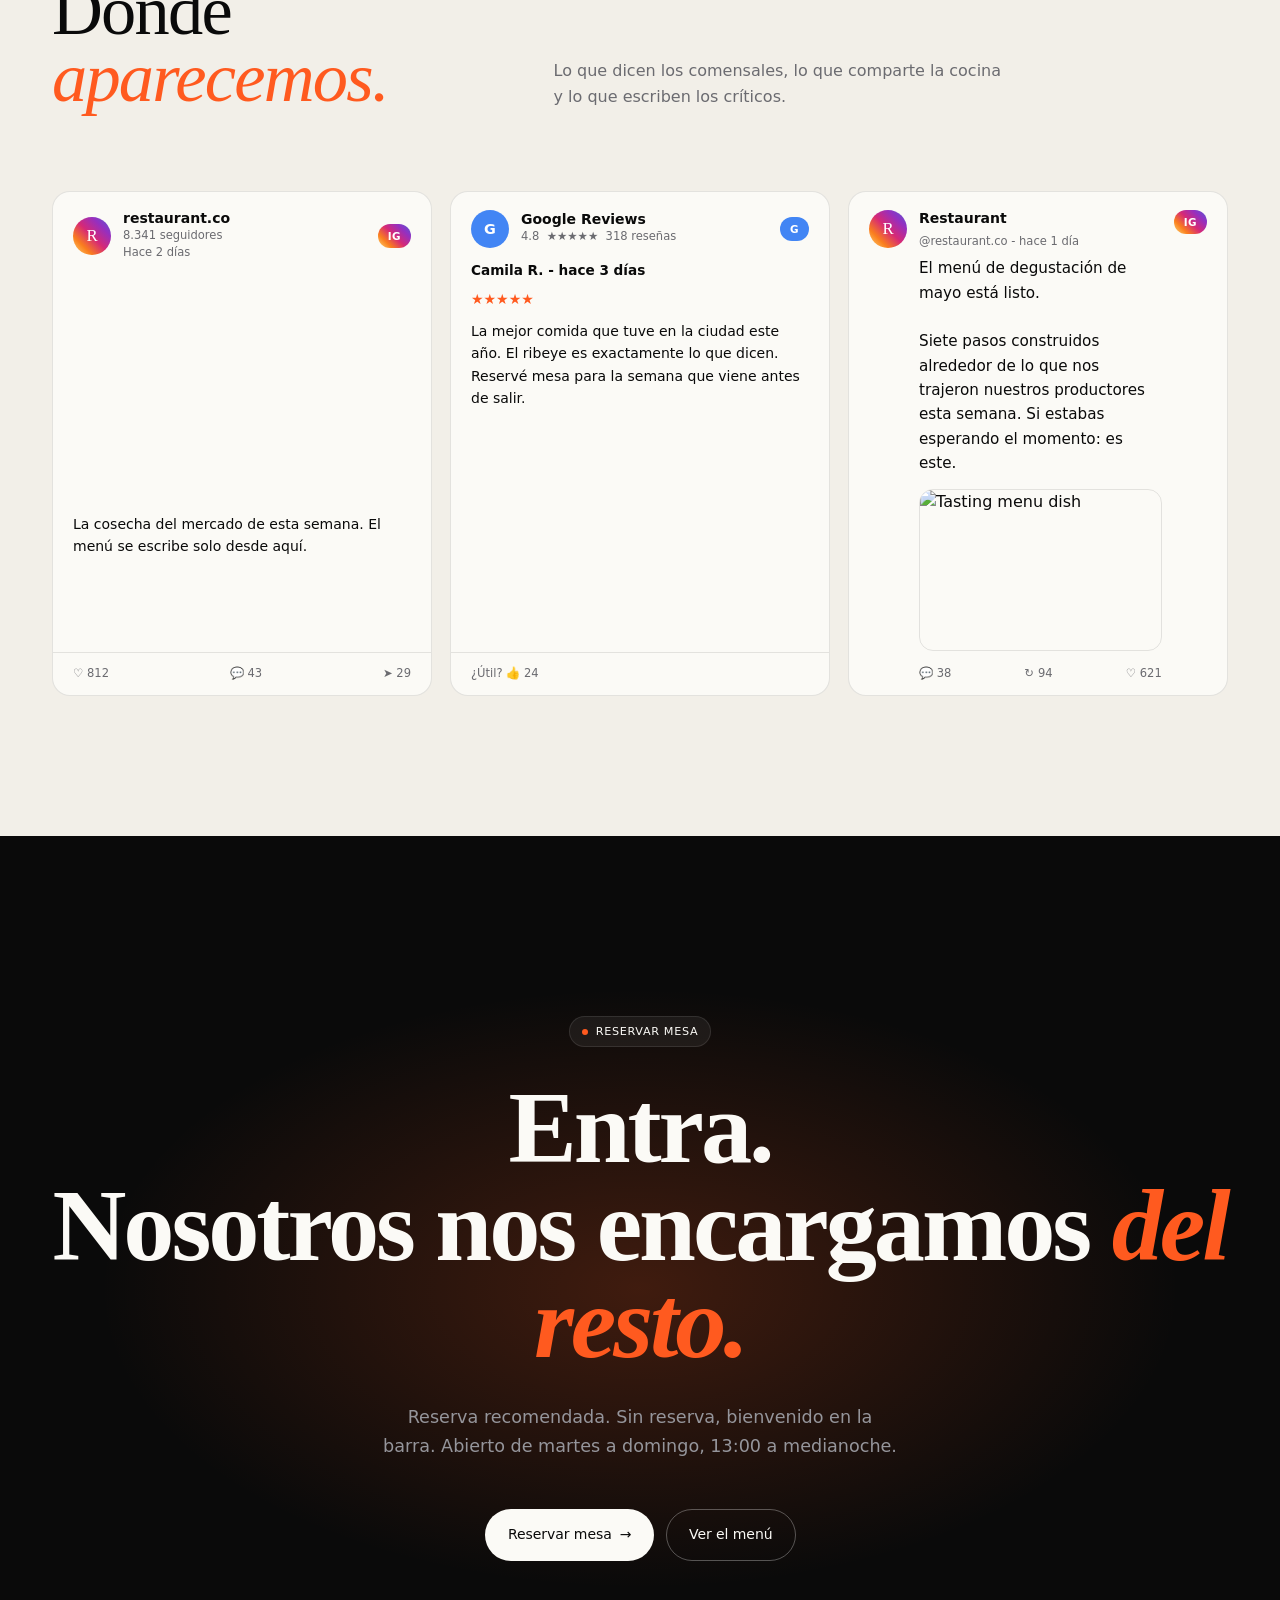
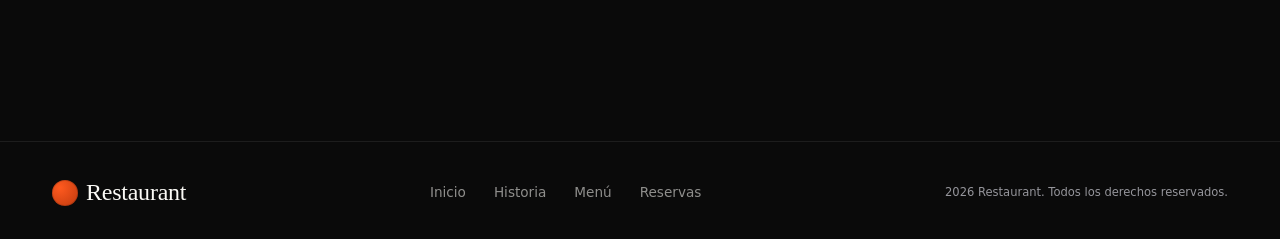
==== commit 78a76c49: "update: sample-cantera - nav transparent fix + full Spanish translation" ====
--- a/sample-cantera/index.html
+++ b/sample-cantera/index.html
@@ -1,9 +1,10 @@
 <!DOCTYPE html>
-<html lang="en">
+<html lang="es">
 <head>
   <meta charset="UTF-8" />
   <meta name="viewport" content="width=device-width, initial-scale=1.0" />
   <title>Restaurant</title>
+  <meta name="language" content="es" />
   <link rel="stylesheet" href="styles.css">
 </head>
 <body>
@@ -16,12 +17,12 @@
     <div class="container nav-inner">
       <a href="index.html" class="logo"><span class="logo-mark"></span>Restaurant</a>
       <div class="nav-links">
-        <a href="index.html"    class="nl">Home</a>
-        <a href="about.html"    class="nl">Story</a>
-        <a href="services.html" class="nl">Menu</a>
-        <a href="#reservations" class="btn btn-ink">Reserve a Table <span class="btn-arrow">&rarr;</span></a>
-      </div>
-      <button class="mob-btn" aria-label="Menu">
+        <a href="index.html"    class="nl">Inicio</a>
+        <a href="about.html"    class="nl">Historia</a>
+        <a href="services.html" class="nl">Menú</a>
+        <a href="#reservations" class="btn btn-ink">Reservar mesa <span class="btn-arrow">&rarr;</span></a>
+      </div>
+      <button class="mob-btn" aria-label="Menú">
         <svg width="26" height="26" fill="none" stroke="currentColor" viewBox="0 0 24 24"><path stroke-linecap="round" stroke-width="1.5" d="M4 7h16M4 12h16M4 17h16"/></svg>
       </button>
     </div>
@@ -31,15 +32,15 @@
   <section class="hero">
     <div class="container hero-grid">
       <div class="hero-tags ha">
-        <span class="pill"><span class="dot"></span>Open Tue - Sun</span>
+        <span class="pill"><span class="dot"></span>Abierto Mar - Dom</span>
         <span class="pill mono">EST. 2018</span>
       </div>
-      <h1 class="hb">Food that<br>earns your <i>return.</i></h1>
+      <h1 class="hb">Comida que<br>merece tu <i>regreso.</i></h1>
       <div class="hero-meta">
-        <p class="hero-lead hc">A neighborhood restaurant built around the wood fire. Seasonal ingredients, honest technique, and a room worth sitting in.</p>
+        <p class="hero-lead hc">Un restaurante de barrio construido alrededor del fuego de leña. Ingredientes de temporada, técnica honesta y un salón que vale la pena habitar.</p>
         <div class="hero-cta hd">
-          <a href="services.html" class="btn btn-cream">View Menu <span class="btn-arrow">&rarr;</span></a>
-          <a href="#reservations" class="btn btn-ghost">Reserve a Table</a>
+          <a href="services.html" class="btn btn-cream">Ver menú <span class="btn-arrow">&rarr;</span></a>
+          <a href="#reservations" class="btn btn-ghost">Reservar mesa</a>
         </div>
       </div>
     </div>
@@ -53,19 +54,19 @@
       <span class="marquee-item">Pulpo a la Brasa</span>
       <span class="marquee-item">Tiradito</span>
       <span class="marquee-item">Focaccia</span>
-      <span class="marquee-item">Seasonal Risotto</span>
-      <span class="marquee-item">Wagyu Skirt</span>
-      <span class="marquee-item">Smoked Salmon</span>
-      <span class="marquee-item">Tuna Crudo</span>
-      <span class="marquee-item">Bone Marrow</span>
+      <span class="marquee-item">Risotto de temporada</span>
+      <span class="marquee-item">Entraña Wagyu</span>
+      <span class="marquee-item">Salmón ahumado</span>
+      <span class="marquee-item">Crudo de atún</span>
+      <span class="marquee-item">Tuétano</span>
       <span class="marquee-item">Ribeye</span>
       <span class="marquee-item">Burrata</span>
       <span class="marquee-item">Pulpo a la Brasa</span>
       <span class="marquee-item">Tiradito</span>
       <span class="marquee-item">Focaccia</span>
-      <span class="marquee-item">Seasonal Risotto</span>
-      <span class="marquee-item">Wagyu Skirt</span>
-      <span class="marquee-item">Smoked Salmon</span>
+      <span class="marquee-item">Risotto de temporada</span>
+      <span class="marquee-item">Entraña Wagyu</span>
+      <span class="marquee-item">Salmón ahumado</span>
     </div>
   </div>
 
@@ -73,16 +74,16 @@
   <section class="stats">
     <div class="container stats-grid">
       <div class="fade">
-        <div class="stat-num"><span class="count" data-target="8">0</span> <i>yrs</i></div>
-        <div class="stat-label">In the neighborhood</div>
+        <div class="stat-num"><span class="count" data-target="8">0</span> <i>años</i></div>
+        <div class="stat-label">En el barrio</div>
       </div>
       <div class="fade d2">
         <div class="stat-num"><span class="count" data-target="12">0</span><i>+</i></div>
-        <div class="stat-label">Local producers on the menu</div>
+        <div class="stat-label">Productores locales en el menú</div>
       </div>
       <div class="fade d4">
         <div class="stat-num"><span class="count" data-target="80">0</span></div>
-        <div class="stat-label">Covers a night</div>
+        <div class="stat-label">Cubiertos por noche</div>
       </div>
     </div>
   </section>
@@ -92,18 +93,18 @@
     <div class="container">
       <div class="about-grid">
         <div class="about-img-wrap fade">
-          <img src="https://images.unsplash.com/photo-1414235077428-338989a2e8c0?w=1100&q=80&auto=format&fit=crop" alt="Kitchen at Restaurant" loading="lazy" />
+          <img src="https://images.unsplash.com/photo-1414235077428-338989a2e8c0?w=1100&q=80&auto=format&fit=crop" alt="Cocina del restaurante" loading="lazy" />
           <div class="badge">
             <div class="num">2018</div>
-            <div class="lab">Wood-fired kitchen, open since day one</div>
+            <div class="lab">Cocina a leña, abierta desde el primer día</div>
           </div>
         </div>
         <div class="about-body fade d2">
-          <span class="pill" style="margin-bottom:24px;"><span class="dot"></span>Our Story</span>
-          <h2 class="serif" style="font-size:clamp(2.25rem,4vw,3.5rem); line-height:1; letter-spacing:-0.025em; margin: 16px 0 28px;">Built around<br>the <i style="color:var(--ember);">fire.</i></h2>
-          <p>Restaurant started with a wood-burning oven and a conviction: the best meals are the simplest ones, made with the best ingredients you can find. Eight years later, that hasn't changed.</p>
-          <p>We work with local producers and change the menu with the seasons. Not because it's fashionable, but because it makes the food better.</p>
-          <a href="about.html" class="btn btn-ink" style="margin-top:24px;">Read Our Story <span class="btn-arrow">&rarr;</span></a>
+          <span class="pill" style="margin-bottom:24px;"><span class="dot"></span>Nuestra historia</span>
+          <h2 class="serif" style="font-size:clamp(2.25rem,4vw,3.5rem); line-height:1; letter-spacing:-0.025em; margin: 16px 0 28px;">Construido alrededor<br>del <i style="color:var(--ember);">fuego.</i></h2>
+          <p>Empezamos con un horno de leña y una convicción: las mejores comidas son las más simples, hechas con los mejores ingredientes que puedas encontrar. Ocho años después, eso no ha cambiado.</p>
+          <p>Trabajamos con productores locales y cambiamos el menú con las estaciones. No porque esté de moda, sino porque hace que la comida sea mejor.</p>
+          <a href="about.html" class="btn btn-ink" style="margin-top:24px;">Leer nuestra historia <span class="btn-arrow">&rarr;</span></a>
         </div>
       </div>
     </div>
@@ -114,44 +115,44 @@
     <div class="container">
       <div class="section-head">
         <div class="fade">
-          <span class="pill" style="margin-bottom:18px;"><span class="dot"></span>Menu</span>
-          <h2>What we<br><i>cook.</i></h2>
-        </div>
-        <p class="fade d1">The menu changes with the season. Everything is made in-house. We print it fresh every Tuesday.</p>
+          <span class="pill" style="margin-bottom:18px;"><span class="dot"></span>Menú</span>
+          <h2>Lo que<br><i>cocinamos.</i></h2>
+        </div>
+        <p class="fade d1">El menú cambia con la estación. Todo se elabora en casa. Lo imprimimos fresco cada martes.</p>
       </div>
 
       <div class="bento">
         <div class="ben ben-1 fade">
           <div>
             <div class="ben-icn"><svg width="22" height="22" fill="none" stroke="currentColor" stroke-width="1.5" viewBox="0 0 24 24"><path stroke-linecap="round" stroke-linejoin="round" d="M11.049 2.927c.3-.921 1.603-.921 1.902 0l1.519 4.674a1 1 0 00.95.69h4.915c.969 0 1.371 1.17.588 1.81l-3.976 2.888a1 1 0 00-.363 1.118l1.518 4.674c.3.922-.755 1.688-1.538 1.118l-3.976-2.888a1 1 0 00-1.176 0l-3.976 2.888c-.783.57-1.838-.197-1.538-1.118l1.518-4.674a1 1 0 00-.363-1.118l-3.976-2.888c-.784-.64-.38-1.81.588-1.81h4.914a1 1 0 00.951-.69l1.519-4.674z"/></svg></div>
-            <h3>Tasting<br>Menu <i style="color:var(--ember);">&rsaquo;</i></h3>
-            <p>Chef's selection, 7 courses. Pairs with our natural wine flight. Available every night with 24h notice.</p>
-          </div>
-          <div class="mono" style="font-size:0.75rem; opacity:0.5; letter-spacing:0.06em;">01 / SIGNATURE</div>
+            <h3>Menú de<br>degustación <i style="color:var(--ember);">&rsaquo;</i></h3>
+            <p>Selección del chef, 7 pasos. Marida con nuestra selección de vinos naturales. Disponible cada noche con 24h de aviso.</p>
+          </div>
+          <div class="mono" style="font-size:0.75rem; opacity:0.5; letter-spacing:0.06em;">01 / INSIGNIA</div>
         </div>
 
         <div class="ben ben-2 fade d1">
           <div class="ben-icn"><svg width="22" height="22" fill="none" stroke="currentColor" stroke-width="1.5" viewBox="0 0 24 24"><path stroke-linecap="round" stroke-linejoin="round" d="M17.657 18.657A8 8 0 016.343 7.343S7 9 9 10c0-2 .5-5 2.986-7C14 5 16.09 5.777 17.656 7.343A7.975 7.975 0 0120 13a7.975 7.975 0 01-2.343 5.657z"/><path stroke-linecap="round" stroke-linejoin="round" d="M9.879 16.121A3 3 0 1012.015 11L11 14H9c0 .768.293 1.536.879 2.121z"/></svg></div>
-          <h3>From the<br>Grill</h3>
-          <p>Wood-fired proteins. Dry-aged beef, heritage pork, whole fish. Always cooked over live fire.</p>
+          <h3>De la<br>parrilla</h3>
+          <p>Proteínas al fuego de leña. Res madurada, cerdo de campo, pescado entero. Siempre sobre fuego vivo.</p>
         </div>
 
         <div class="ben ben-3 fade d2">
           <div class="ben-icn"><svg width="22" height="22" fill="none" stroke-width="1.5" viewBox="0 0 24 24"><path stroke-linecap="round" stroke-linejoin="round" d="M3.055 11H5a2 2 0 012 2v1a2 2 0 002 2 2 2 0 012 2v2.945M8 3.935V5.5A2.5 2.5 0 0010.5 8h.5a2 2 0 012 2 2 2 0 104 0 2 2 0 012-2h1.064M15 20.488V18a2 2 0 012-2h3.064M21 12a9 9 0 11-18 0 9 9 0 0118 0z"/></svg></div>
-          <h3>Raw Bar</h3>
-          <p>Daily catch, cured fish, tiradito, ceviche. Fresh, cold, and ready when you sit down.</p>
+          <h3>Barra<br>de crudo</h3>
+          <p>Captura del día, pescados curados, tiradito, ceviche. Fresco, frío y listo cuando te sientas.</p>
         </div>
 
         <div class="ben ben-4 fade d3">
           <div class="ben-icn"><svg width="22" height="22" fill="none" stroke-width="1.5" viewBox="0 0 24 24"><path stroke-linecap="round" stroke-linejoin="round" d="M12 3v1m0 16v1m8.66-12h-1M4.34 12h-1m15.07-6.07l-.71.71M6.34 17.66l-.71.71m12.73 0l-.71-.71M6.34 6.34l-.71-.71"/><circle cx="12" cy="12" r="4" stroke-linecap="round" stroke-linejoin="round"/></svg></div>
-          <h3>Vegetables<br>and Sides</h3>
-          <p>Seasonal produce from local farms. Grilled, roasted, fermented. Honest cooking.</p>
+          <h3>Vegetales<br>y guarniciones</h3>
+          <p>Producción local de temporada. A la parrilla, al horno, fermentados. Cocina honesta.</p>
         </div>
 
         <div class="ben ben-5 fade d4">
           <div class="ben-icn" style="background: rgba(255,90,31,0.18);"><svg width="22" height="22" fill="none" stroke="var(--ember)" stroke-width="1.5" viewBox="0 0 24 24"><path stroke-linecap="round" stroke-linejoin="round" d="M9 5H7a2 2 0 00-2 2v12a2 2 0 002 2h10a2 2 0 002-2V7a2 2 0 00-2-2h-2M9 5a2 2 0 002 2h2a2 2 0 002-2M9 5a2 2 0 012-2h2a2 2 0 012 2"/></svg></div>
-          <h3>Wine and<br>Natural Drinks</h3>
-          <p>A short list of natural and low-intervention wines. Seasonal cocktails and house-made sodas.</p>
+          <h3>Vinos y<br>bebidas naturales</h3>
+          <p>Una lista corta de vinos naturales y de baja intervención. Cócteles de temporada y sodas de la casa.</p>
         </div>
       </div>
     </div>
@@ -162,37 +163,37 @@
     <div class="container">
       <div class="section-head">
         <div class="fade">
-          <span class="pill" style="margin-bottom:18px;"><span class="dot"></span>Featured Dishes</span>
-          <h2>What we are<br><i>proud of.</i></h2>
-        </div>
-        <p class="fade d1">A few dishes that define the kitchen. On the menu as long as the season allows.</p>
+          <span class="pill" style="margin-bottom:18px;"><span class="dot"></span>Platos destacados</span>
+          <h2>De lo que<br><i>estamos orgullosos.</i></h2>
+        </div>
+        <p class="fade d1">Algunos platos que definen la cocina. En el menú mientras la temporada lo permita.</p>
       </div>
       <div class="case-row">
         <article class="case fade">
           <img src="https://images.unsplash.com/photo-1544025162-d76538147188?w=900&q=80&auto=format&fit=crop" alt="Ribeye" loading="lazy" />
           <div class="case-overlay"></div>
           <div class="case-content">
-            <div class="case-tag">From the Grill &middot; Signature</div>
-            <h3 class="case-title">45-day dry-aged ribeye, bone marrow butter.</h3>
-            <p class="case-desc">Local grass-fed beef, aged in-house, cooked over oak. Finished tableside with our house bone marrow butter.</p>
+            <div class="case-tag">De la parrilla - Insignia</div>
+            <h3 class="case-title">Ribeye madurado 45 días, mantequilla de tuétano.</h3>
+            <p class="case-desc">Res de pastoreo local, madurada en casa, cocinada sobre roble. Terminada en la mesa con nuestra mantequilla de tuétano.</p>
           </div>
         </article>
         <article class="case fade d2">
           <img src="https://images.unsplash.com/photo-1473093295043-cdd812d0e601?w=900&q=80&auto=format&fit=crop" alt="Pasta" loading="lazy" />
           <div class="case-overlay"></div>
           <div class="case-content">
-            <div class="case-tag">Pasta Program &middot; Seasonal</div>
-            <h3 class="case-title">Hand-rolled pappardelle, wild mushroom, aged pecorino.</h3>
-            <p class="case-desc">Made fresh daily. Mushrooms from local foragers. The sauce changes with the season.</p>
+            <div class="case-tag">Programa de pastas - Temporada</div>
+            <h3 class="case-title">Pappardelle artesanal, hongos silvestres, pecorino añejo.</h3>
+            <p class="case-desc">Hecha fresca cada día. Hongos de recolectores locales. La salsa cambia con la estación.</p>
           </div>
         </article>
         <article class="case fade d4">
-          <img src="https://images.unsplash.com/photo-1563805042-7684c019e1cb?w=900&q=80&auto=format&fit=crop" alt="Dessert" loading="lazy" />
+          <img src="https://images.unsplash.com/photo-1563805042-7684c019e1cb?w=900&q=80&auto=format&fit=crop" alt="Postre" loading="lazy" />
           <div class="case-overlay"></div>
           <div class="case-content">
-            <div class="case-tag">Pastry &middot; Year-round</div>
-            <h3 class="case-title">Dark chocolate tart, smoked caramel, sea salt.</h3>
-            <p class="case-desc">Single-origin chocolate from a cooperative in Oaxaca. Caramel smoked over the same wood as the grill.</p>
+            <div class="case-tag">Pastelería - Todo el año</div>
+            <h3 class="case-title">Tarta de chocolate oscuro, caramelo ahumado, sal de mar.</h3>
+            <p class="case-desc">Chocolate de origen único de una cooperativa en Oaxaca. Caramelo ahumado sobre la misma madera que la parrilla.</p>
           </div>
         </article>
       </div>
@@ -204,25 +205,25 @@
     <div class="container">
       <div class="section-head">
         <div class="fade">
-          <span class="pill" style="margin-bottom:18px;"><span class="dot"></span>In the Room</span>
-          <h2>Where we<br><i>show up.</i></h2>
-        </div>
-        <p class="fade d1">What guests say, what the kitchen shares, and what critics write about.</p>
+          <span class="pill" style="margin-bottom:18px;"><span class="dot"></span>En el salón</span>
+          <h2>Donde<br><i>aparecemos.</i></h2>
+        </div>
+        <p class="fade d1">Lo que dicen los comensales, lo que comparte la cocina y lo que escriben los críticos.</p>
       </div>
 
       <div class="social-grid">
         <div class="scard fade">
           <div class="shead">
-            <div class="savatar ig">C</div>
+            <div class="savatar ig">R</div>
             <div style="flex:1; min-width:0;">
               <div class="sname">restaurant.co</div>
-              <div class="smeta">8,341 followers</div>
-              <div class="smeta">2d</div>
+              <div class="smeta">8.341 seguidores</div>
+              <div class="smeta">Hace 2 días</div>
             </div>
             <span class="sbadge sb-ig">IG</span>
           </div>
           <div class="simg" style="background-image:url('https://images.unsplash.com/photo-1504674900247-0877df9cc836?w=900&q=80&auto=format&fit=crop');"></div>
-          <div style="padding:12px 20px 0; font-size:0.875rem; color:var(--ink); line-height:1.6;">This week's market haul. The menu writes itself from here.</div>
+          <div style="padding:12px 20px 0; font-size:0.875rem; color:var(--ink); line-height:1.6;">La cosecha del mercado de esta semana. El menú se escribe solo desde aquí.</div>
           <div class="sfoot"><span>&#9825; 812</span><span>&#128172; 43</span><span>&#10148; 29</span></div>
         </div>
 
@@ -231,30 +232,30 @@
             <div class="savatar" style="background:#4285F4; color:#fff; font-family:system-ui; font-weight:600; font-size:0.9rem;">G</div>
             <div style="flex:1; min-width:0;">
               <div class="sname">Google Reviews</div>
-              <div class="smeta">4.8 &nbsp;&#9733;&#9733;&#9733;&#9733;&#9733;&nbsp; 318 reviews</div>
+              <div class="smeta">4.8 &nbsp;&#9733;&#9733;&#9733;&#9733;&#9733;&nbsp; 318 reseñas</div>
             </div>
             <span class="sbadge" style="background:#4285F4; color:#fff;">G</span>
           </div>
           <div class="sbody">
-            <div style="font-weight:600; font-size:0.85rem; margin-bottom:6px;">Camila R. &middot; 3 days ago</div>
+            <div style="font-weight:600; font-size:0.85rem; margin-bottom:6px;">Camila R. - hace 3 días</div>
             <div style="color:var(--ember); margin-bottom:10px;">&#9733;&#9733;&#9733;&#9733;&#9733;</div>
-            Best meal I have had in the city this year. The ribeye is everything people say it is. Booked a table for next week before we even left.
+            La mejor comida que tuve en la ciudad este año. El ribeye es exactamente lo que dicen. Reservé mesa para la semana que viene antes de salir.
           </div>
           <div class="simg" style="background-image:url('https://images.unsplash.com/photo-1559339352-11d035aa65de?w=900&q=80&auto=format&fit=crop');"></div>
-          <div class="sfoot"><span>Helpful? &#128077; 24</span></div>
+          <div class="sfoot"><span>¿Útil? &#128077; 24</span></div>
         </div>
 
         <div class="scard fade d4">
           <div class="shead" style="align-items:flex-start;">
-            <div class="savatar ig">C</div>
+            <div class="savatar ig">R</div>
             <div style="flex:1; min-width:0;">
               <div style="display:flex; align-items:center; gap:6px; flex-wrap:wrap;">
                 <span class="sname">Restaurant</span>
-                <span class="smeta">@restaurant.co &middot; 1d</span>
+                <span class="smeta">@restaurant.co - hace 1 día</span>
               </div>
               <div style="margin-top:6px; color:var(--ink); font-size:0.95rem; line-height:1.6;">
-                The tasting menu for May is ready.<br><br>
-                Seven courses built around what our farmers brought us this week. If you have been waiting for the right moment: this is it.
+                El menú de degustación de mayo está listo.<br><br>
+                Siete pasos construidos alrededor de lo que nos trajeron nuestros productores esta semana. Si estabas esperando el momento: es este.
               </div>
               <div style="margin-top:14px; border-radius:14px; overflow:hidden; border:1px solid var(--hairline);">
                 <img src="https://images.unsplash.com/photo-1482049016688-2d3e1b311543?w=900&q=80&auto=format&fit=crop" alt="Tasting menu dish" style="width:100%; height:160px; object-fit:cover;" loading="lazy" />
@@ -273,12 +274,12 @@
   <!-- CTA -->
   <section id="reservations" class="cta">
     <div class="container cta-inner">
-      <span class="pill pill-dark fade" style="margin-bottom:32px;"><span class="dot"></span>Reserve a Table</span>
-      <h2 class="fade d1">Come in.<br>We'll take care of <i>the rest.</i></h2>
-      <p class="fade d2">Reservations recommended. Walk-ins welcome at the bar. Open Tuesday through Sunday, 1pm to midnight.</p>
+      <span class="pill pill-dark fade" style="margin-bottom:32px;"><span class="dot"></span>Reservar mesa</span>
+      <h2 class="fade d1">Entra.<br>Nosotros nos encargamos <i>del resto.</i></h2>
+      <p class="fade d2">Reserva recomendada. Sin reserva, bienvenido en la barra. Abierto de martes a domingo, 13:00 a medianoche.</p>
       <div class="fade d3" style="display:flex; justify-content:center; gap:12px; flex-wrap:wrap;">
-        <a href="mailto:reservas@restaurant.co" class="btn btn-cream">Book a Table <span class="btn-arrow">&rarr;</span></a>
-        <a href="services.html" class="btn" style="border:1px solid rgba(255,255,255,0.3); color:var(--cream);">View the Menu</a>
+        <a href="mailto:reservas@restaurant.co" class="btn btn-cream">Reservar mesa <span class="btn-arrow">&rarr;</span></a>
+        <a href="services.html" class="btn" style="border:1px solid rgba(255,255,255,0.3); color:var(--cream);">Ver el menú</a>
       </div>
     </div>
   </section>
@@ -288,12 +289,12 @@
     <div class="container foot-inner">
       <a href="index.html" class="logo" style="color:var(--cream);"><span class="logo-mark"></span>Restaurant</a>
       <div class="foot-links">
-        <a href="index.html">Home</a>
-        <a href="about.html">Story</a>
-        <a href="services.html">Menu</a>
-        <a href="#reservations">Reservations</a>
-      </div>
-      <p class="foot-copy">2026 Restaurant. All rights reserved.</p>
+        <a href="index.html">Inicio</a>
+        <a href="about.html">Historia</a>
+        <a href="services.html">Menú</a>
+        <a href="#reservations">Reservas</a>
+      </div>
+      <p class="foot-copy">2026 Restaurant. Todos los derechos reservados.</p>
     </div>
   </footer>
 
--- a/sample-cantera/styles.css
+++ b/sample-cantera/styles.css
@@ -46,6 +46,10 @@
 /* Nav */
 nav.top { position: fixed; inset: 0 0 auto 0; z-index: 100; padding: 18px 0; transition: background 0.4s, backdrop-filter 0.4s, padding 0.4s, border-color 0.4s; border-bottom: 1px solid transparent; }
 nav.top.scrolled, nav.top.solid { background: rgba(242,239,232,0.85); backdrop-filter: blur(18px) saturate(140%); -webkit-backdrop-filter: blur(18px) saturate(140%); border-bottom-color: var(--hairline); padding: 12px 0; }
+nav.top:not(.scrolled):not(.solid) .nl { color: var(--cream); }
+nav.top:not(.scrolled):not(.solid) .nl::after { background: var(--cream); }
+nav.top:not(.scrolled):not(.solid) .logo { color: var(--cream); }
+nav.top:not(.scrolled):not(.solid) .mob-btn { color: var(--cream); }
 .nav-inner { display: flex; align-items: center; justify-content: space-between; }
 .logo { font-family: 'Instrument Serif', Georgia, serif; font-size: 1.5rem; letter-spacing: -0.01em; display: inline-flex; align-items: center; gap: 8px; color: var(--ink); }
 .logo-mark { width: 26px; height: 26px; border-radius: 50%; background: radial-gradient(circle at 30% 30%, var(--ember), #C03A0E); display: inline-block; box-shadow: inset 0 0 0 1px rgba(0,0,0,0.15); }
